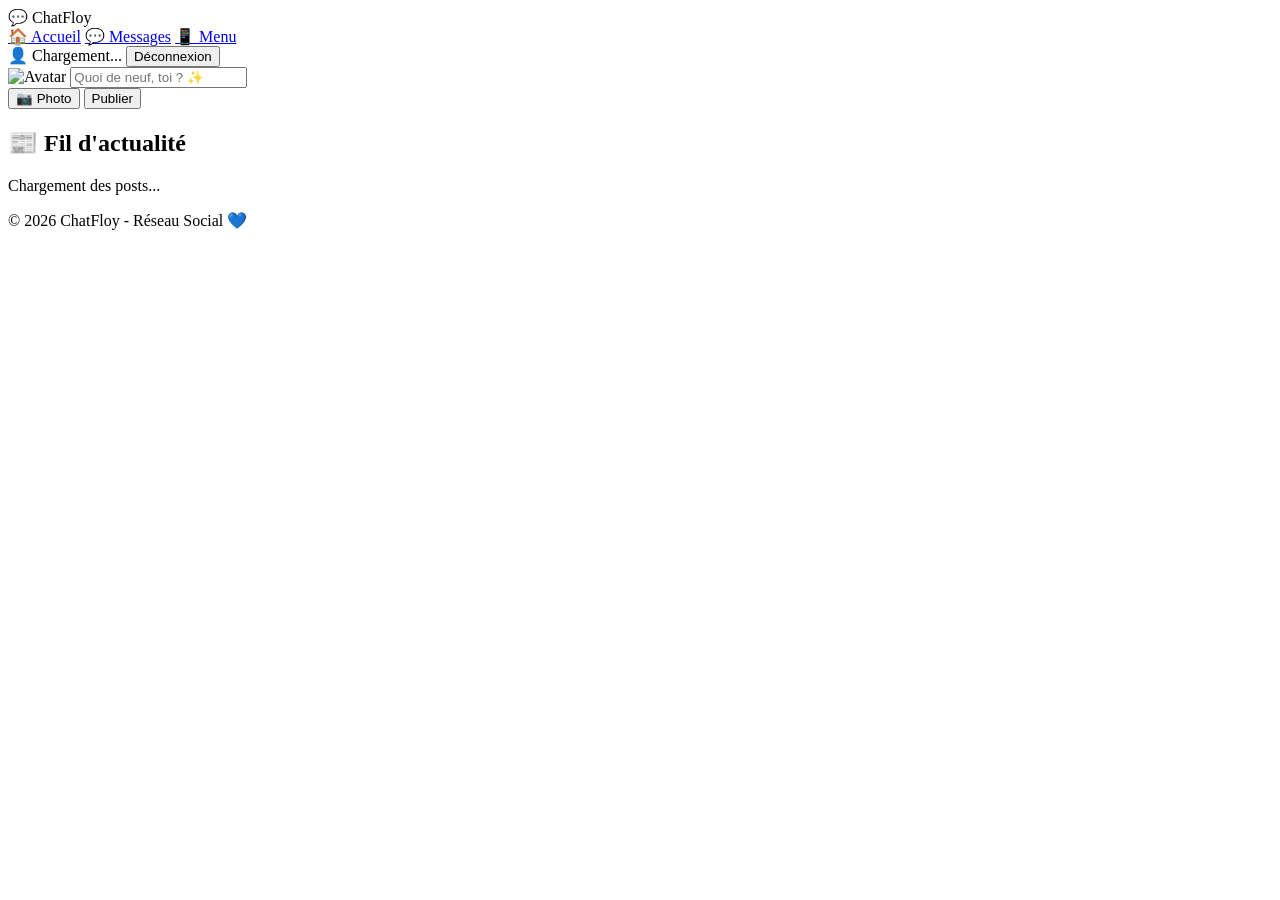
==== index.html @ 9a3332e9 "Create index.html" ====
<!DOCTYPE html>
<html lang="fr">
<head>
    <meta charset="UTF-8" />
    <meta name="viewport" content="width=device-width, initial-scale=1.0" />
    <title>TRUST</title>
    
    <!-- Lien vers le CSS -->
    <link rel="stylesheet" href="style.css" />
    
    <!-- Firebase (SDK modulaire) -->
    <script type="importmap">
        {
            "imports": {
                "firebase/app": "https://www.gstatic.com/firebasejs/10.7.1/firebase-app.js",
                "firebase/auth": "https://www.gstatic.com/firebasejs/10.7.1/firebase-auth.js",
                "firebase/firestore": "https://www.gstatic.com/firebasejs/10.7.1/firebase-firestore.js",
                "firebase/storage": "https://www.gstatic.com/firebasejs/10.7.1/firebase-storage.js"
            }
        }
    </script>
</head>
<body>

    <!-- ===== BARRE DE NAVIGATION ===== -->
    <nav id="navbar" class="navbar">
        <div class="nav-container">
            <div class="nav-logo">
                <span>💬 ChatFloy</span>
            </div>

            <div class="nav-links">
                <a href="index.html" class="active">🏠 Accueil</a>
                <a href="chat.html">💬 Messages</a>
                <a href="menu.html">📱 Menu</a>
            </div>

            <div class="nav-user" id="navUser">
                <span id="userName">👤 Chargement...</span>
                <button id="logoutBtn" class="btn-logout">Déconnexion</button>
            </div>
        </div>
    </nav>

    <!-- ===== CONTENU PRINCIPAL ===== -->
    <main class="main-content">
        
        <!-- Section : Créer un post -->
        <section class="create-post">
            <div class="post-card">
                <div class="post-header">
                    <img src="assets/default-avatar.png" alt="Avatar" class="avatar" id="userAvatar" />
                    <input 
                        type="text" 
                        id="postInput" 
                        placeholder="Quoi de neuf, toi ? ✨"
                        class="post-input"
                    />
                </div>
                <div class="post-actions">
                    <button id="imageBtn" class="action-btn">📷 Photo</button>
                    <button id="submitPostBtn" class="btn-primary">Publier</button>
                </div>
                <!-- Zone de prévisualisation de l'image -->
                <div id="imagePreview" class="image-preview hidden"></div>
                <input type="file" id="fileInput" accept="image/*" style="display:none" />
            </div>
        </section>

        <!-- Section : Fil d'actualité -->
        <section class="feed">
            <h2>📰 Fil d'actualité</h2>
            <div id="feedContainer">
                <!-- Les posts seront chargés ici dynamiquement -->
                <p class="loading-text">Chargement des posts...</p>
            </div>
        </section>
    </main>

    <!-- ===== FOOTER ===== -->
    <footer class="footer">
        <p>© 2026 ChatFloy - Réseau Social 💙</p>
    </footer>

    <!-- ===== JAVASCRIPT ===== -->
    <script type="module">
        // Point d'entrée principal qui importe tous les modules
        import './firebase-config.js';
        import './auth-controller.js';
        import './index.js';
        import './loader.js';
    </script>

</body>
</html>
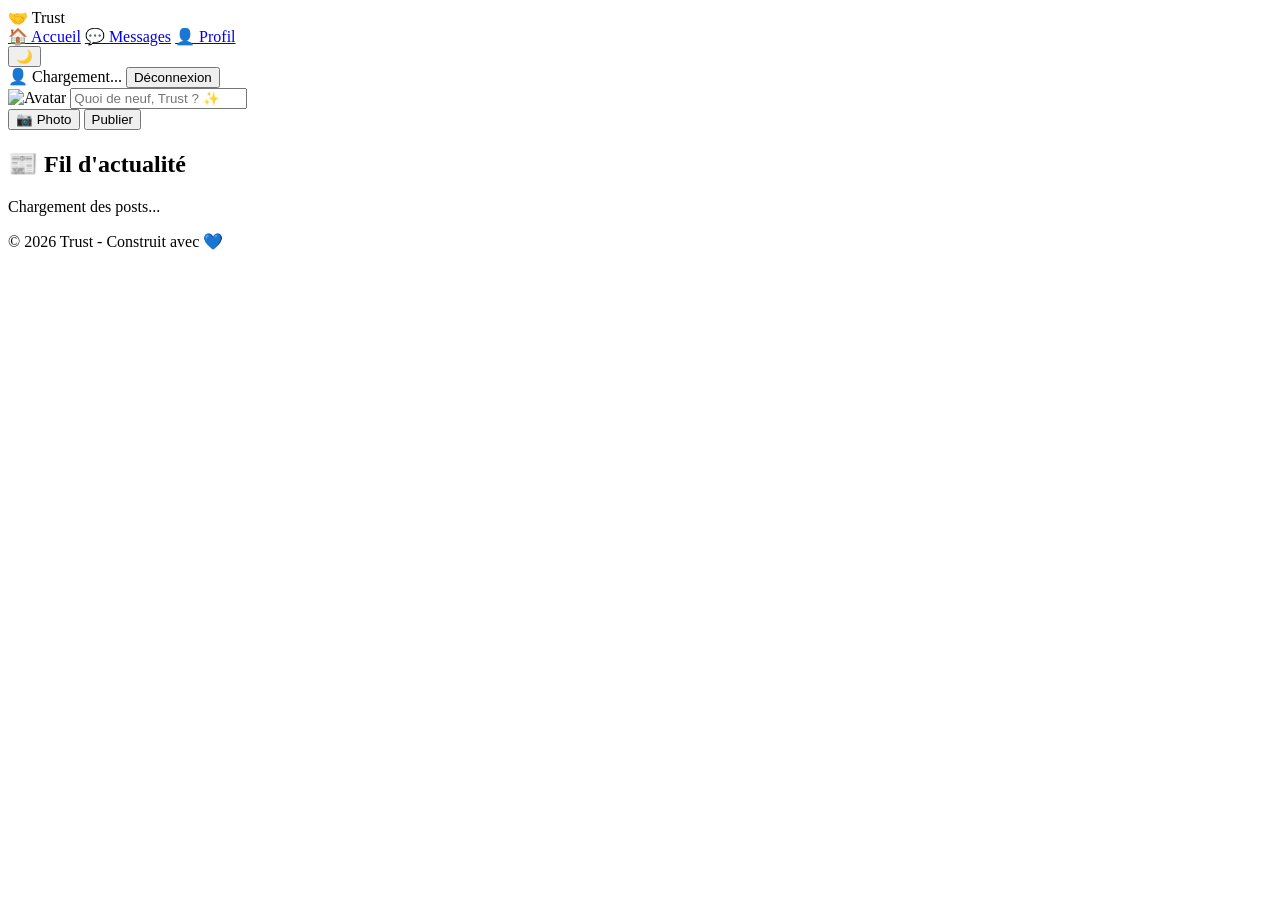
==== commit db731ab0: "Update index.html" ====
--- a/index.html
+++ b/index.html
@@ -1,14 +1,12 @@
 <!DOCTYPE html>
-<html lang="fr">
+<html lang="fr" data-theme="light">
 <head>
     <meta charset="UTF-8" />
     <meta name="viewport" content="width=device-width, initial-scale=1.0" />
-    <title>TRUST</title>
-    
-    <!-- Lien vers le CSS -->
+    <title>Trust - Réseau Social</title>
     <link rel="stylesheet" href="style.css" />
     
-    <!-- Firebase (SDK modulaire) -->
+    <!-- Firebase -->
     <script type="importmap">
         {
             "imports": {
@@ -22,46 +20,44 @@
 </head>
 <body>
 
-    <!-- ===== BARRE DE NAVIGATION ===== -->
-    <nav id="navbar" class="navbar">
+    <!-- ===== NAVIGATION ===== -->
+    <nav class="navbar">
         <div class="nav-container">
-            <div class="nav-logo">
-                <span>💬 ChatFloy</span>
-            </div>
-
+            <div class="logo">🤝 Trust</div>
             <div class="nav-links">
                 <a href="index.html" class="active">🏠 Accueil</a>
                 <a href="chat.html">💬 Messages</a>
-                <a href="menu.html">📱 Menu</a>
+                <a href="profile.html">👤 Profil</a>
             </div>
-
-            <div class="nav-user" id="navUser">
-                <span id="userName">👤 Chargement...</span>
-                <button id="logoutBtn" class="btn-logout">Déconnexion</button>
+            <div class="nav-right">
+                <button id="themeToggle" class="theme-btn">🌙</button>
+                <div class="nav-user">
+                    <span id="userDisplay">👤 Chargement...</span>
+                    <button id="logoutBtn" class="btn-logout">Déconnexion</button>
+                </div>
             </div>
         </div>
     </nav>
 
     <!-- ===== CONTENU PRINCIPAL ===== -->
-    <main class="main-content">
+    <main class="container">
         
         <!-- Section : Créer un post -->
         <section class="create-post">
-            <div class="post-card">
+            <div class="card">
                 <div class="post-header">
                     <img src="assets/default-avatar.png" alt="Avatar" class="avatar" id="userAvatar" />
                     <input 
                         type="text" 
                         id="postInput" 
-                        placeholder="Quoi de neuf, toi ? ✨"
+                        placeholder="Quoi de neuf, Trust ? ✨"
                         class="post-input"
                     />
                 </div>
                 <div class="post-actions">
-                    <button id="imageBtn" class="action-btn">📷 Photo</button>
+                    <button id="imageBtn" class="btn-outline">📷 Photo</button>
                     <button id="submitPostBtn" class="btn-primary">Publier</button>
                 </div>
-                <!-- Zone de prévisualisation de l'image -->
                 <div id="imagePreview" class="image-preview hidden"></div>
                 <input type="file" id="fileInput" accept="image/*" style="display:none" />
             </div>
@@ -71,25 +67,22 @@
         <section class="feed">
             <h2>📰 Fil d'actualité</h2>
             <div id="feedContainer">
-                <!-- Les posts seront chargés ici dynamiquement -->
-                <p class="loading-text">Chargement des posts...</p>
+                <p class="loading">Chargement des posts...</p>
             </div>
         </section>
     </main>
 
     <!-- ===== FOOTER ===== -->
     <footer class="footer">
-        <p>© 2026 ChatFloy - Réseau Social 💙</p>
+        <p>© 2026 Trust - Construit avec 💙</p>
     </footer>
 
     <!-- ===== JAVASCRIPT ===== -->
     <script type="module">
-        // Point d'entrée principal qui importe tous les modules
         import './firebase-config.js';
-        import './auth-controller.js';
-        import './index.js';
-        import './loader.js';
+        import './auth.js';
+        import './feed.js';
+        import './theme.js';
     </script>
-
 </body>
 </html>
--- a/style.css
+++ b/style.css
@@ -0,0 +1,95 @@
+<!DOCTYPE html>
+<html lang="fr">
+<head>
+    <meta charset="UTF-8" />
+    <meta name="viewport" content="width=device-width, initial-scale=1.0" />
+    <title>ChatFloy - Réseau Social</title>
+    
+    <!-- Lien vers le CSS -->
+    <link rel="stylesheet" href="style.css" />
+    
+    <!-- Firebase (SDK modulaire) -->
+    <script type="importmap">
+        {
+            "imports": {
+                "firebase/app": "https://www.gstatic.com/firebasejs/10.7.1/firebase-app.js",
+                "firebase/auth": "https://www.gstatic.com/firebasejs/10.7.1/firebase-auth.js",
+                "firebase/firestore": "https://www.gstatic.com/firebasejs/10.7.1/firebase-firestore.js",
+                "firebase/storage": "https://www.gstatic.com/firebasejs/10.7.1/firebase-storage.js"
+            }
+        }
+    </script>
+</head>
+<body>
+
+    <!-- ===== BARRE DE NAVIGATION ===== -->
+    <nav id="navbar" class="navbar">
+        <div class="nav-container">
+            <div class="nav-logo">
+                <span>💬 ChatFloy</span>
+            </div>
+
+            <div class="nav-links">
+                <a href="index.html" class="active">🏠 Accueil</a>
+                <a href="chat.html">💬 Messages</a>
+                <a href="menu.html">📱 Menu</a>
+            </div>
+
+            <div class="nav-user" id="navUser">
+                <span id="userName">👤 Chargement...</span>
+                <button id="logoutBtn" class="btn-logout">Déconnexion</button>
+            </div>
+        </div>
+    </nav>
+
+    <!-- ===== CONTENU PRINCIPAL ===== -->
+    <main class="main-content">
+        
+        <!-- Section : Créer un post -->
+        <section class="create-post">
+            <div class="post-card">
+                <div class="post-header">
+                    <img src="assets/default-avatar.png" alt="Avatar" class="avatar" id="userAvatar" />
+                    <input 
+                        type="text" 
+                        id="postInput" 
+                        placeholder="Quoi de neuf, toi ? ✨"
+                        class="post-input"
+                    />
+                </div>
+                <div class="post-actions">
+                    <button id="imageBtn" class="action-btn">📷 Photo</button>
+                    <button id="submitPostBtn" class="btn-primary">Publier</button>
+                </div>
+                <!-- Zone de prévisualisation de l'image -->
+                <div id="imagePreview" class="image-preview hidden"></div>
+                <input type="file" id="fileInput" accept="image/*" style="display:none" />
+            </div>
+        </section>
+
+        <!-- Section : Fil d'actualité -->
+        <section class="feed">
+            <h2>📰 Fil d'actualité</h2>
+            <div id="feedContainer">
+                <!-- Les posts seront chargés ici dynamiquement -->
+                <p class="loading-text">Chargement des posts...</p>
+            </div>
+        </section>
+    </main>
+
+    <!-- ===== FOOTER ===== -->
+    <footer class="footer">
+        <p>© 2026 ChatFloy - Réseau Social 💙</p>
+    </footer>
+
+    <!-- ===== JAVASCRIPT ===== -->
+    <script type="module">
+        // Point d'entrée principal qui importe tous les modules
+        import './firebase-config.js';
+        import './auth-controller.js';
+        import './index.js';
+        import './loader.js';
+    </script>
+
+</body>
+</html>
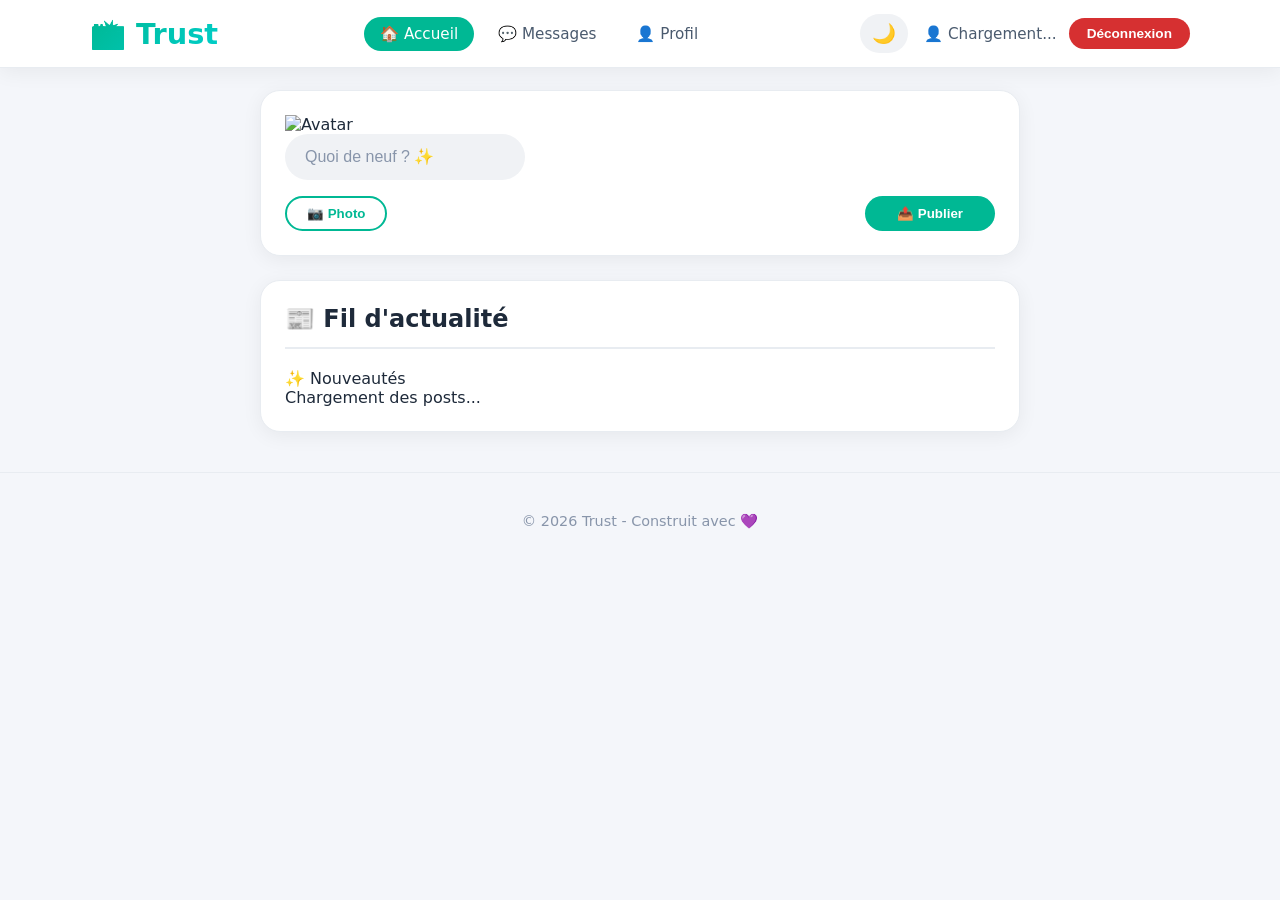
==== commit 8299e485: "Update index.html" ====
--- a/index.html
+++ b/index.html
@@ -6,7 +6,6 @@
     <title>Trust - Réseau Social</title>
     <link rel="stylesheet" href="style.css" />
     
-    <!-- Firebase -->
     <script type="importmap">
         {
             "imports": {
@@ -20,14 +19,22 @@
 </head>
 <body>
 
-    <!-- ===== NAVIGATION ===== -->
+    <!-- ===== NAVIGATION (Style Instagram) ===== -->
     <nav class="navbar">
         <div class="nav-container">
-            <div class="logo">🤝 Trust</div>
+            <div class="logo">
+                <span class="logo-icon">📸</span> Trust
+            </div>
             <div class="nav-links">
-                <a href="index.html" class="active">🏠 Accueil</a>
-                <a href="chat.html">💬 Messages</a>
-                <a href="profile.html">👤 Profil</a>
+                <a href="index.html" class="active">
+                    <span class="nav-icon">🏠</span> Accueil
+                </a>
+                <a href="chat.html">
+                    <span class="nav-icon">💬</span> Messages
+                </a>
+                <a href="profile.html">
+                    <span class="nav-icon">👤</span> Profil
+                </a>
             </div>
             <div class="nav-right">
                 <button id="themeToggle" class="theme-btn">🌙</button>
@@ -42,42 +49,54 @@
     <!-- ===== CONTENU PRINCIPAL ===== -->
     <main class="container">
         
-        <!-- Section : Créer un post -->
+        <!-- Section : Créer un post (Style Instagram) -->
         <section class="create-post">
-            <div class="card">
-                <div class="post-header">
-                    <img src="assets/default-avatar.png" alt="Avatar" class="avatar" id="userAvatar" />
+            <div class="card story-card">
+                <div class="story-bar">
+                    <div class="story-avatar">
+                        <img src="assets/default-avatar.png" alt="Avatar" id="userAvatar" />
+                        <div class="story-ring"></div>
+                    </div>
                     <input 
                         type="text" 
                         id="postInput" 
-                        placeholder="Quoi de neuf, Trust ? ✨"
+                        placeholder="Quoi de neuf ? ✨"
                         class="post-input"
                     />
                 </div>
                 <div class="post-actions">
-                    <button id="imageBtn" class="btn-outline">📷 Photo</button>
-                    <button id="submitPostBtn" class="btn-primary">Publier</button>
+                    <button id="imageBtn" class="btn-outline">
+                        <span class="icon">📷</span> Photo
+                    </button>
+                    <button id="submitPostBtn" class="btn-primary">
+                        <span class="icon">📤</span> Publier
+                    </button>
                 </div>
                 <div id="imagePreview" class="image-preview hidden"></div>
                 <input type="file" id="fileInput" accept="image/*" style="display:none" />
             </div>
         </section>
 
-        <!-- Section : Fil d'actualité -->
+        <!-- Section : Fil d'actualité (Style Instagram) -->
         <section class="feed">
-            <h2>📰 Fil d'actualité</h2>
+            <div class="feed-header">
+                <h2>📰 Fil d'actualité</h2>
+                <span class="feed-badge">✨ Nouveautés</span>
+            </div>
             <div id="feedContainer">
-                <p class="loading">Chargement des posts...</p>
+                <div class="loading-spinner">
+                    <div class="spinner"></div>
+                    <p>Chargement des posts...</p>
+                </div>
             </div>
         </section>
     </main>
 
     <!-- ===== FOOTER ===== -->
     <footer class="footer">
-        <p>© 2026 Trust - Construit avec 💙</p>
+        <p>© 2026 Trust - Construit avec 💜</p>
     </footer>
 
-    <!-- ===== JAVASCRIPT ===== -->
     <script type="module">
         import './firebase-config.js';
         import './auth.js';
--- a/style.css
+++ b/style.css
@@ -1,95 +1,456 @@
-<!DOCTYPE html>
-<html lang="fr">
-<head>
-    <meta charset="UTF-8" />
-    <meta name="viewport" content="width=device-width, initial-scale=1.0" />
-    <title>ChatFloy - Réseau Social</title>
-    
-    <!-- Lien vers le CSS -->
-    <link rel="stylesheet" href="style.css" />
-    
-    <!-- Firebase (SDK modulaire) -->
-    <script type="importmap">
-        {
-            "imports": {
-                "firebase/app": "https://www.gstatic.com/firebasejs/10.7.1/firebase-app.js",
-                "firebase/auth": "https://www.gstatic.com/firebasejs/10.7.1/firebase-auth.js",
-                "firebase/firestore": "https://www.gstatic.com/firebasejs/10.7.1/firebase-firestore.js",
-                "firebase/storage": "https://www.gstatic.com/firebasejs/10.7.1/firebase-storage.js"
-            }
-        }
-    </script>
-</head>
-<body>
-
-    <!-- ===== BARRE DE NAVIGATION ===== -->
-    <nav id="navbar" class="navbar">
-        <div class="nav-container">
-            <div class="nav-logo">
-                <span>💬 ChatFloy</span>
-            </div>
-
-            <div class="nav-links">
-                <a href="index.html" class="active">🏠 Accueil</a>
-                <a href="chat.html">💬 Messages</a>
-                <a href="menu.html">📱 Menu</a>
-            </div>
-
-            <div class="nav-user" id="navUser">
-                <span id="userName">👤 Chargement...</span>
-                <button id="logoutBtn" class="btn-logout">Déconnexion</button>
-            </div>
-        </div>
-    </nav>
-
-    <!-- ===== CONTENU PRINCIPAL ===== -->
-    <main class="main-content">
-        
-        <!-- Section : Créer un post -->
-        <section class="create-post">
-            <div class="post-card">
-                <div class="post-header">
-                    <img src="assets/default-avatar.png" alt="Avatar" class="avatar" id="userAvatar" />
-                    <input 
-                        type="text" 
-                        id="postInput" 
-                        placeholder="Quoi de neuf, toi ? ✨"
-                        class="post-input"
-                    />
-                </div>
-                <div class="post-actions">
-                    <button id="imageBtn" class="action-btn">📷 Photo</button>
-                    <button id="submitPostBtn" class="btn-primary">Publier</button>
-                </div>
-                <!-- Zone de prévisualisation de l'image -->
-                <div id="imagePreview" class="image-preview hidden"></div>
-                <input type="file" id="fileInput" accept="image/*" style="display:none" />
-            </div>
-        </section>
-
-        <!-- Section : Fil d'actualité -->
-        <section class="feed">
-            <h2>📰 Fil d'actualité</h2>
-            <div id="feedContainer">
-                <!-- Les posts seront chargés ici dynamiquement -->
-                <p class="loading-text">Chargement des posts...</p>
-            </div>
-        </section>
-    </main>
-
-    <!-- ===== FOOTER ===== -->
-    <footer class="footer">
-        <p>© 2026 ChatFloy - Réseau Social 💙</p>
-    </footer>
-
-    <!-- ===== JAVASCRIPT ===== -->
-    <script type="module">
-        // Point d'entrée principal qui importe tous les modules
-        import './firebase-config.js';
-        import './auth-controller.js';
-        import './index.js';
-        import './loader.js';
-    </script>
-
-</body>
-</html>
+/* ========================================
+   RESET & VARIABLES
+   ======================================== */
+* {
+    margin: 0;
+    padding: 0;
+    box-sizing: border-box;
+}
+
+:root {
+    /* Couleurs clair (défaut) */
+    --bg-primary: #f4f6fa;
+    --bg-secondary: #ffffff;
+    --bg-card: #ffffff;
+    --bg-input: #f0f2f5;
+    --text-primary: #1e2a3a;
+    --text-secondary: #4a5a6e;
+    --text-muted: #8895aa;
+    --border-color: #e8ecf1;
+    --shadow: 0 4px 20px rgba(0,0,0,0.06);
+    --shadow-hover: 0 8px 30px rgba(0,0,0,0.10);
+    --accent: #00b894;
+    --accent-hover: #00a381;
+    --danger: #d63031;
+    --danger-hover: #c0392b;
+    --transition: 0.3s ease;
+}
+
+[data-theme="dark"] {
+    --bg-primary: #121212;
+    --bg-secondary: #1e1e1e;
+    --bg-card: #2d2d2d;
+    --bg-input: #3a3a3a;
+    --text-primary: #e8e8e8;
+    --text-secondary: #b0b0b0;
+    --text-muted: #777777;
+    --border-color: #3a3a3a;
+    --shadow: 0 4px 20px rgba(0,0,0,0.3);
+    --shadow-hover: 0 8px 30px rgba(0,0,0,0.5);
+    --accent: #00cec9;
+    --accent-hover: #00b894;
+}
+
+body {
+    font-family: 'Segoe UI', system-ui, -apple-system, sans-serif;
+    background: var(--bg-primary);
+    color: var(--text-primary);
+    padding-top: 70px;
+    transition: background var(--transition), color var(--transition);
+}
+
+/* ========================================
+   NAVBAR
+   ======================================== */
+.navbar {
+    position: fixed;
+    top: 0;
+    left: 0;
+    width: 100%;
+    background: var(--bg-secondary);
+    color: var(--text-primary);
+    padding: 14px 24px;
+    z-index: 1000;
+    box-shadow: var(--shadow);
+    border-bottom: 1px solid var(--border-color);
+    transition: all var(--transition);
+}
+
+.nav-container {
+    display: flex;
+    justify-content: space-between;
+    align-items: center;
+    max-width: 1100px;
+    margin: 0 auto;
+}
+
+.logo {
+    font-size: 1.8rem;
+    font-weight: 800;
+    background: linear-gradient(135deg, #00b894, #00cec9);
+    -webkit-background-clip: text;
+    -webkit-text-fill-color: transparent;
+}
+
+.nav-links {
+    display: flex;
+    gap: 8px;
+}
+
+.nav-links a {
+    color: var(--text-secondary);
+    text-decoration: none;
+    padding: 8px 16px;
+    border-radius: 30px;
+    transition: all var(--transition);
+    font-weight: 500;
+    font-size: 0.95rem;
+}
+
+.nav-links a:hover {
+    background: var(--bg-input);
+    color: var(--text-primary);
+}
+
+.nav-links a.active {
+    background: var(--accent);
+    color: white;
+}
+
+.nav-right {
+    display: flex;
+    align-items: center;
+    gap: 16px;
+}
+
+.theme-btn {
+    background: var(--bg-input);
+    border: none;
+    font-size: 1.2rem;
+    padding: 8px 12px;
+    border-radius: 30px;
+    cursor: pointer;
+    transition: all var(--transition);
+    color: var(--text-primary);
+}
+
+.theme-btn:hover {
+    transform: scale(1.1);
+}
+
+.nav-user {
+    display: flex;
+    align-items: center;
+    gap: 12px;
+    color: var(--text-secondary);
+    font-size: 0.95rem;
+}
+
+.btn-logout {
+    background: var(--danger);
+    color: white;
+    border: none;
+    padding: 8px 18px;
+    border-radius: 30px;
+    cursor: pointer;
+    font-weight: 600;
+    transition: all var(--transition);
+    font-size: 0.85rem;
+}
+
+.btn-logout:hover {
+    background: var(--danger-hover);
+    transform: scale(1.05);
+}
+
+/* ========================================
+   CONTAINER
+   ======================================== */
+.container {
+    max-width: 800px;
+    margin: 0 auto;
+    padding: 20px;
+}
+
+/* ========================================
+   CARTES
+   ======================================== */
+.card {
+    background: var(--bg-card);
+    border-radius: 20px;
+    padding: 24px;
+    box-shadow: var(--shadow);
+    margin-bottom: 24px;
+    transition: all var(--transition);
+    border: 1px solid var(--border-color);
+}
+
+.card:hover {
+    box-shadow: var(--shadow-hover);
+}
+
+/* ========================================
+   CREATE POST
+   ======================================== */
+.post-header {
+    display: flex;
+    align-items: center;
+    gap: 14px;
+}
+
+.avatar {
+    width: 48px;
+    height: 48px;
+    border-radius: 50%;
+    object-fit: cover;
+    border: 3px solid var(--accent);
+}
+
+.post-input {
+    flex: 1;
+    padding: 12px 18px;
+    background: var(--bg-input);
+    border: 2px solid transparent;
+    border-radius: 30px;
+    font-size: 1rem;
+    color: var(--text-primary);
+    outline: none;
+    transition: all var(--transition);
+}
+
+.post-input::placeholder {
+    color: var(--text-muted);
+}
+
+.post-input:focus {
+    border-color: var(--accent);
+    background: var(--bg-card);
+}
+
+.post-actions {
+    display: flex;
+    gap: 12px;
+    margin-top: 16px;
+    flex-wrap: wrap;
+}
+
+.btn-outline {
+    background: transparent;
+    border: 2px solid var(--accent);
+    color: var(--accent);
+    padding: 8px 20px;
+    border-radius: 30px;
+    cursor: pointer;
+    font-weight: 600;
+    transition: all var(--transition);
+}
+
+.btn-outline:hover {
+    background: var(--accent);
+    color: white;
+}
+
+.btn-primary {
+    background: var(--accent);
+    color: white;
+    border: none;
+    padding: 10px 32px;
+    border-radius: 30px;
+    font-weight: 700;
+    cursor: pointer;
+    transition: all var(--transition);
+    margin-left: auto;
+}
+
+.btn-primary:hover {
+    background: var(--accent-hover);
+    transform: scale(1.03);
+}
+
+.btn-primary:disabled {
+    opacity: 0.6;
+    cursor: not-allowed;
+    transform: none;
+}
+
+/* ========================================
+   IMAGE PREVIEW
+   ======================================== */
+.image-preview {
+    margin-top: 14px;
+    padding: 12px;
+    border: 2px dashed var(--border-color);
+    border-radius: 16px;
+    text-align: center;
+}
+
+.image-preview img {
+    max-width: 100%;
+    max-height: 300px;
+    border-radius: 12px;
+}
+
+.hidden {
+    display: none !important;
+}
+
+/* ========================================
+   FEED
+   ======================================== */
+.feed {
+    background: var(--bg-card);
+    border-radius: 20px;
+    padding: 24px;
+    box-shadow: var(--shadow);
+    border: 1px solid var(--border-color);
+    transition: all var(--transition);
+}
+
+.feed h2 {
+    margin-bottom: 20px;
+    color: var(--text-primary);
+    border-bottom: 2px solid var(--border-color);
+    padding-bottom: 14px;
+}
+
+.loading {
+    color: var(--text-muted);
+    text-align: center;
+    padding: 40px 0;
+}
+
+/* ========================================
+   POST ITEM
+   ======================================== */
+.post-item {
+    background: var(--bg-secondary);
+    border-radius: 16px;
+    padding: 18px;
+    margin-bottom: 18px;
+    border-left: 4px solid var(--accent);
+    transition: all var(--transition);
+}
+
+.post-item:hover {
+    transform: translateX(5px);
+    box-shadow: var(--shadow);
+}
+
+.post-author {
+    font-weight: 700;
+    color: var(--text-primary);
+    display: flex;
+    align-items: center;
+    gap: 12px;
+}
+
+.post-author img {
+    width: 36px;
+    height: 36px;
+    border-radius: 50%;
+    object-fit: cover;
+}
+
+.post-time {
+    font-size: 0.75rem;
+    color: var(--text-muted);
+    margin-left: auto;
+}
+
+.post-content {
+    margin: 12px 0;
+    line-height: 1.6;
+    color: var(--text-secondary);
+}
+
+.post-image {
+    max-width: 100%;
+    border-radius: 14px;
+    margin: 10px 0;
+}
+
+.post-actions-feed {
+    display: flex;
+    gap: 20px;
+    margin-top: 12px;
+    padding-top: 12px;
+    border-top: 1px solid var(--border-color);
+}
+
+.post-actions-feed button {
+    background: none;
+    border: none;
+    cursor: pointer;
+    font-weight: 500;
+    padding: 6px 14px;
+    border-radius: 30px;
+    transition: all var(--transition);
+    display: flex;
+    align-items: center;
+    gap: 8px;
+    color: var(--text-secondary);
+}
+
+.post-actions-feed button:hover {
+    background: var(--accent);
+    color: white;
+}
+
+.post-actions-feed .delete-btn:hover {
+    background: var(--danger);
+    color: white;
+}
+
+/* ========================================
+   FOOTER
+   ======================================== */
+.footer {
+    text-align: center;
+    padding: 40px 20px;
+    color: var(--text-muted);
+    font-size: 0.9rem;
+    border-top: 1px solid var(--border-color);
+    margin-top: 20px;
+}
+
+/* ========================================
+   RESPONSIVE
+   ======================================== */
+@media (max-width: 768px) {
+    .nav-links {
+        gap: 4px;
+    }
+    .nav-links a {
+        padding: 6px 10px;
+        font-size: 0.8rem;
+    }
+    .nav-right {
+        gap: 8px;
+    }
+    .nav-user {
+        font-size: 0.8rem;
+    }
+    .container {
+        padding: 12px;
+    }
+    .post-header {
+        flex-wrap: wrap;
+    }
+    .post-actions {
+        flex-direction: column;
+    }
+    .btn-primary {
+        margin-left: 0;
+    }
+    .logo {
+        font-size: 1.4rem;
+    }
+    .theme-btn {
+        font-size: 1rem;
+        padding: 6px 10px;
+    }
+}
+
+@media (max-width: 480px) {
+    .navbar {
+        padding: 10px 12px;
+    }
+    .nav-links a {
+        font-size: 0.7rem;
+        padding: 4px 8px;
+    }
+    .btn-logout {
+        font-size: 0.7rem;
+        padding: 4px 10px;
+    }
+}
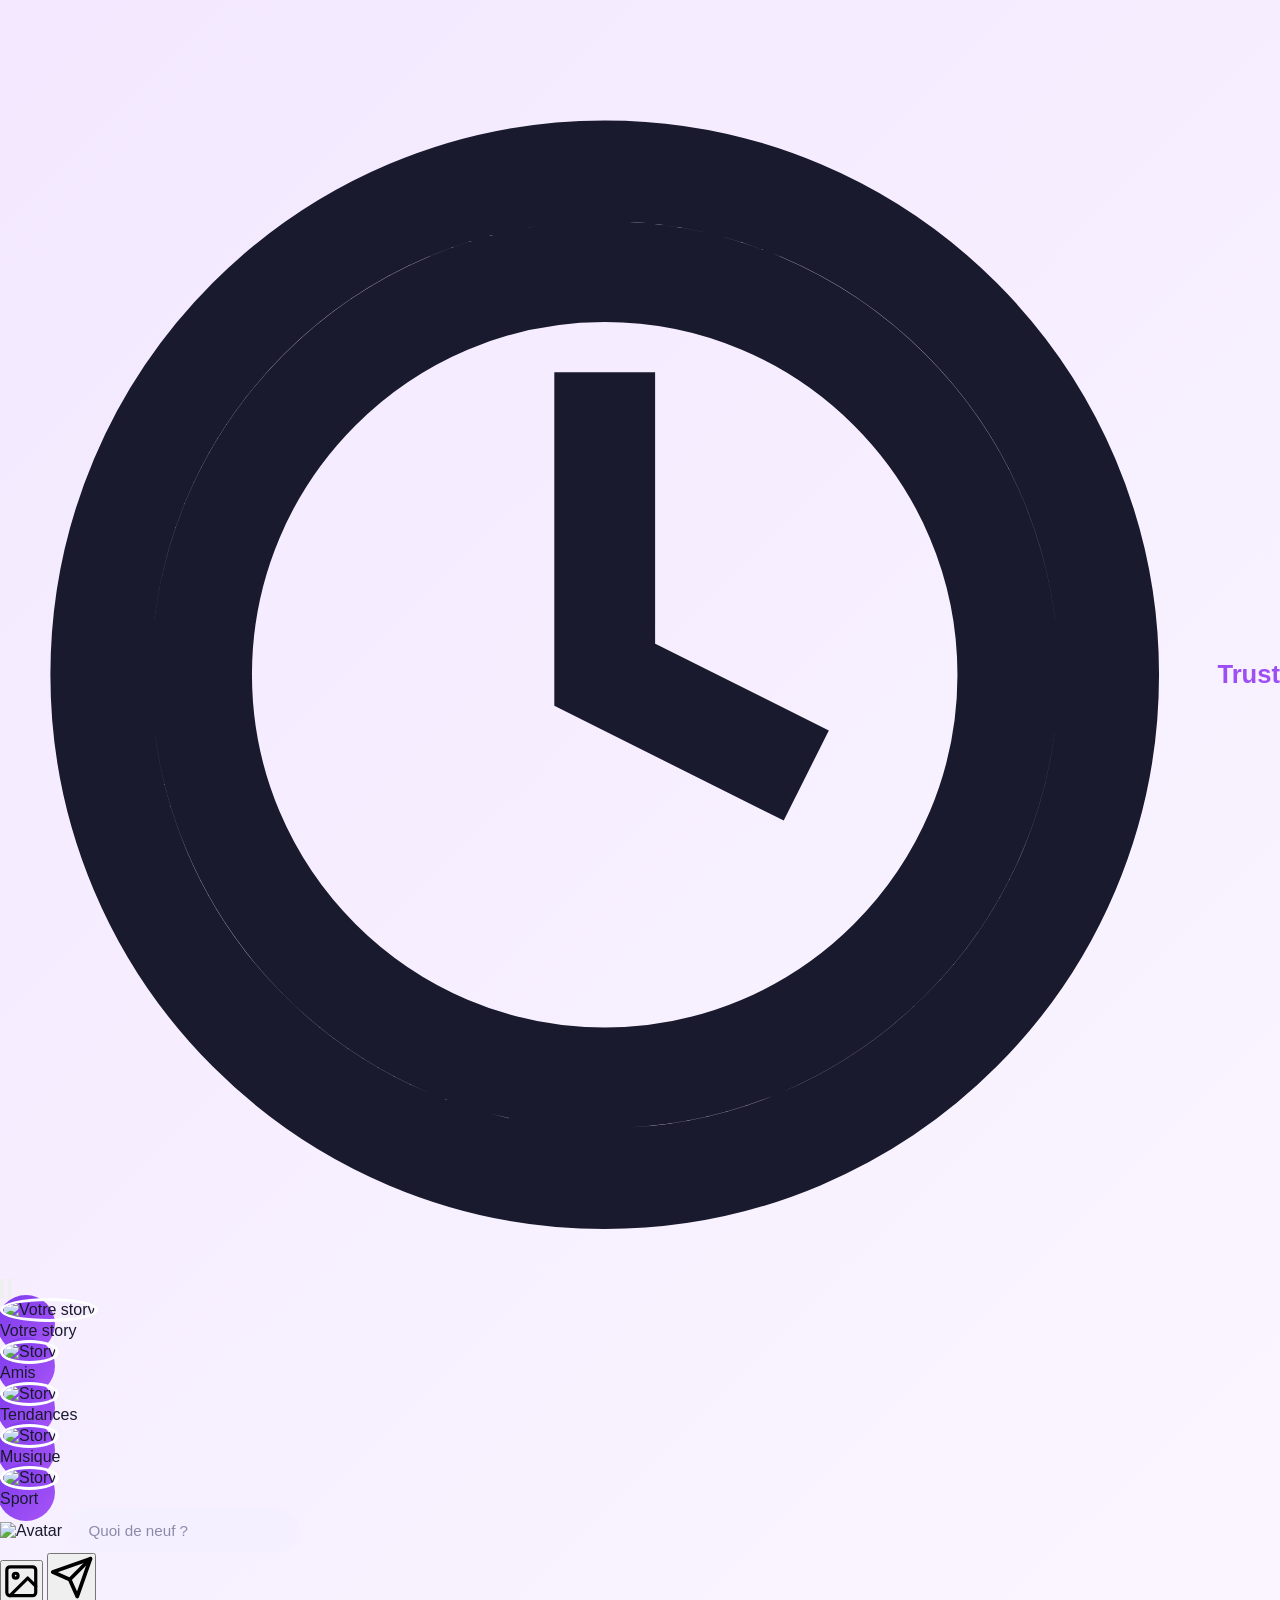
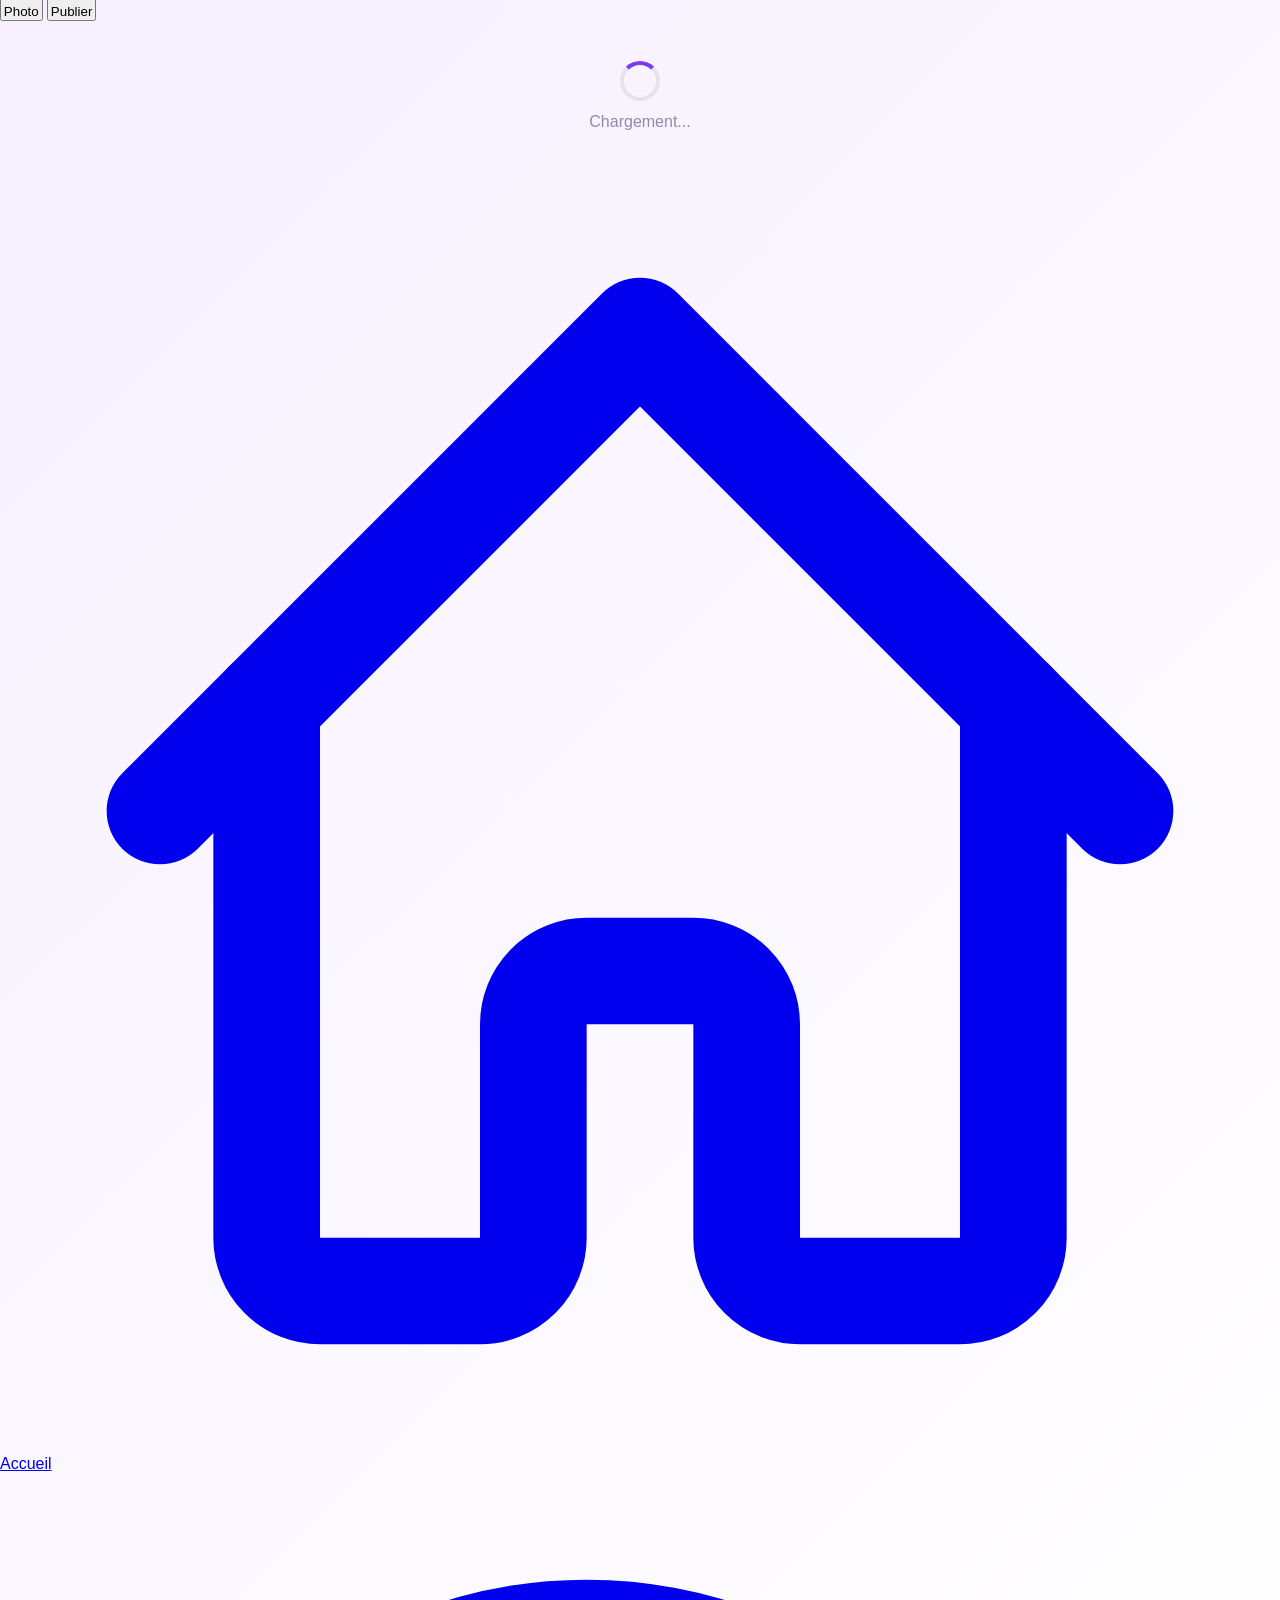
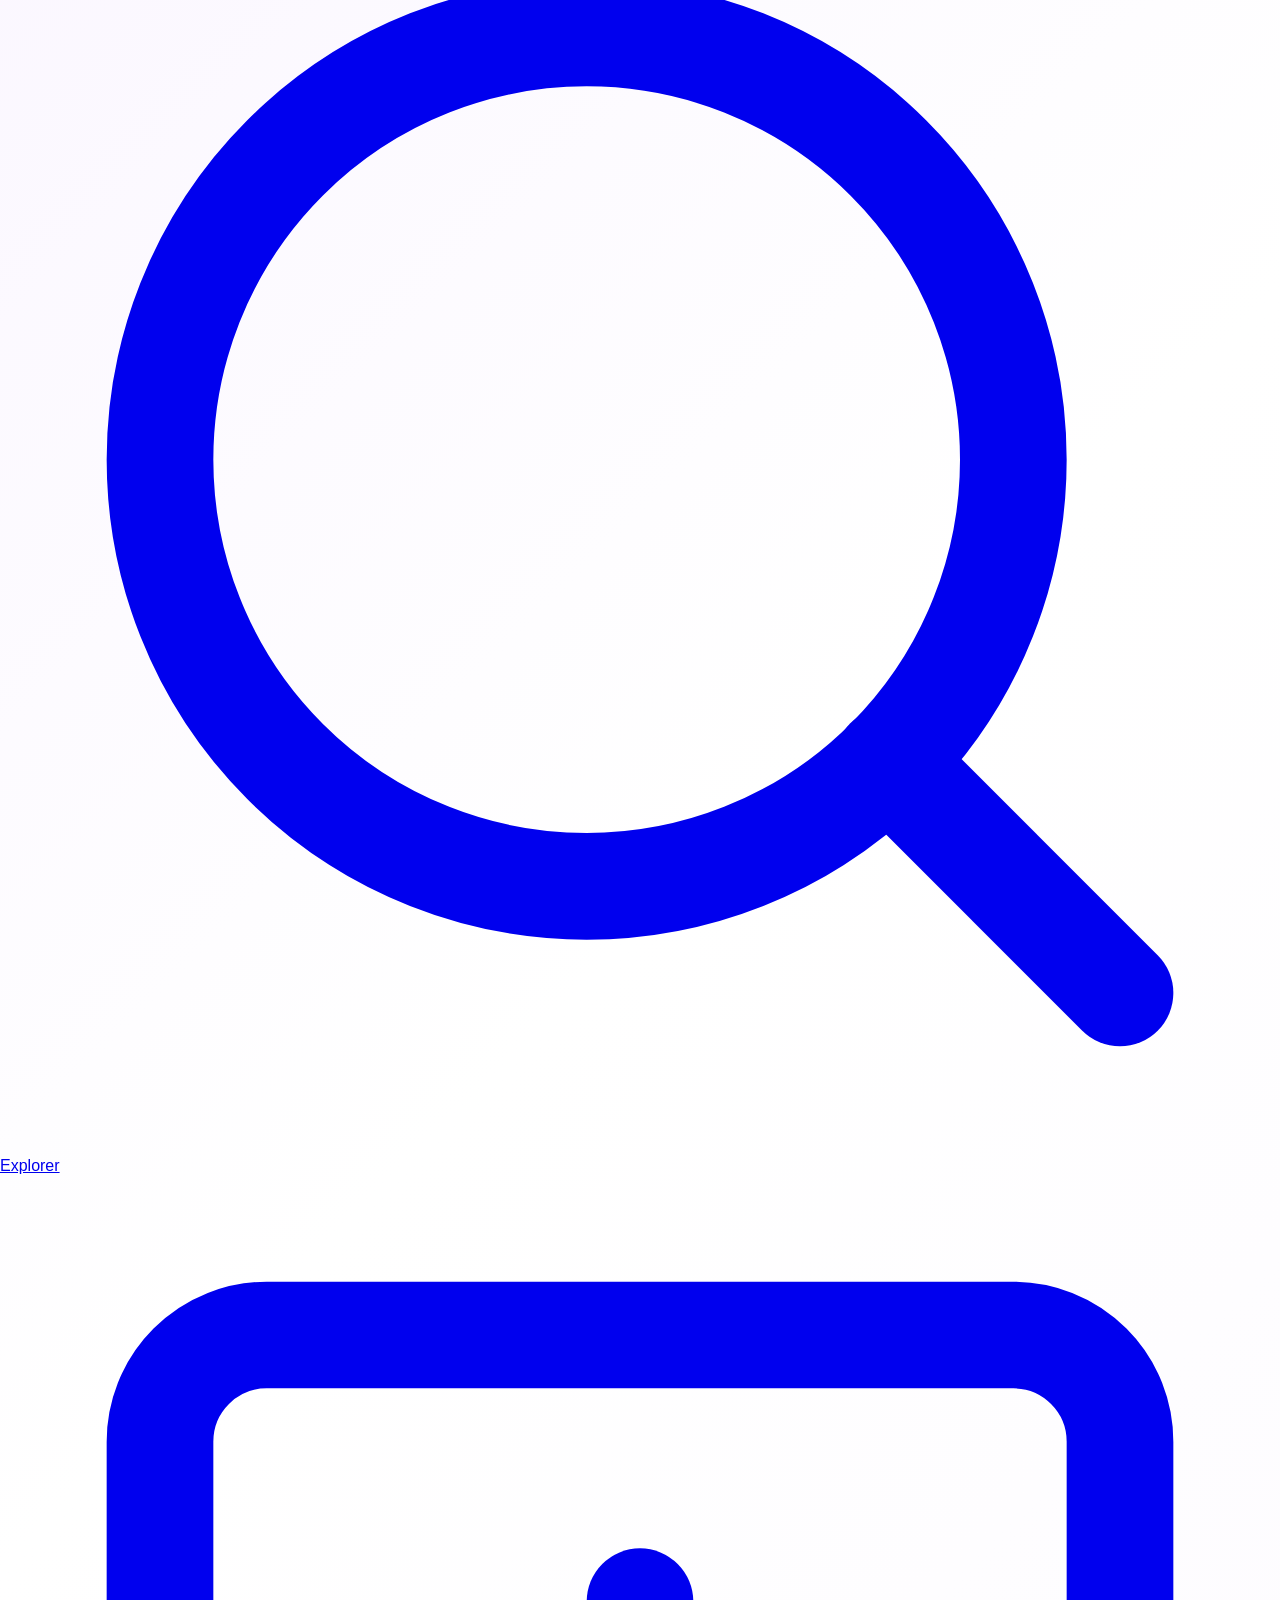
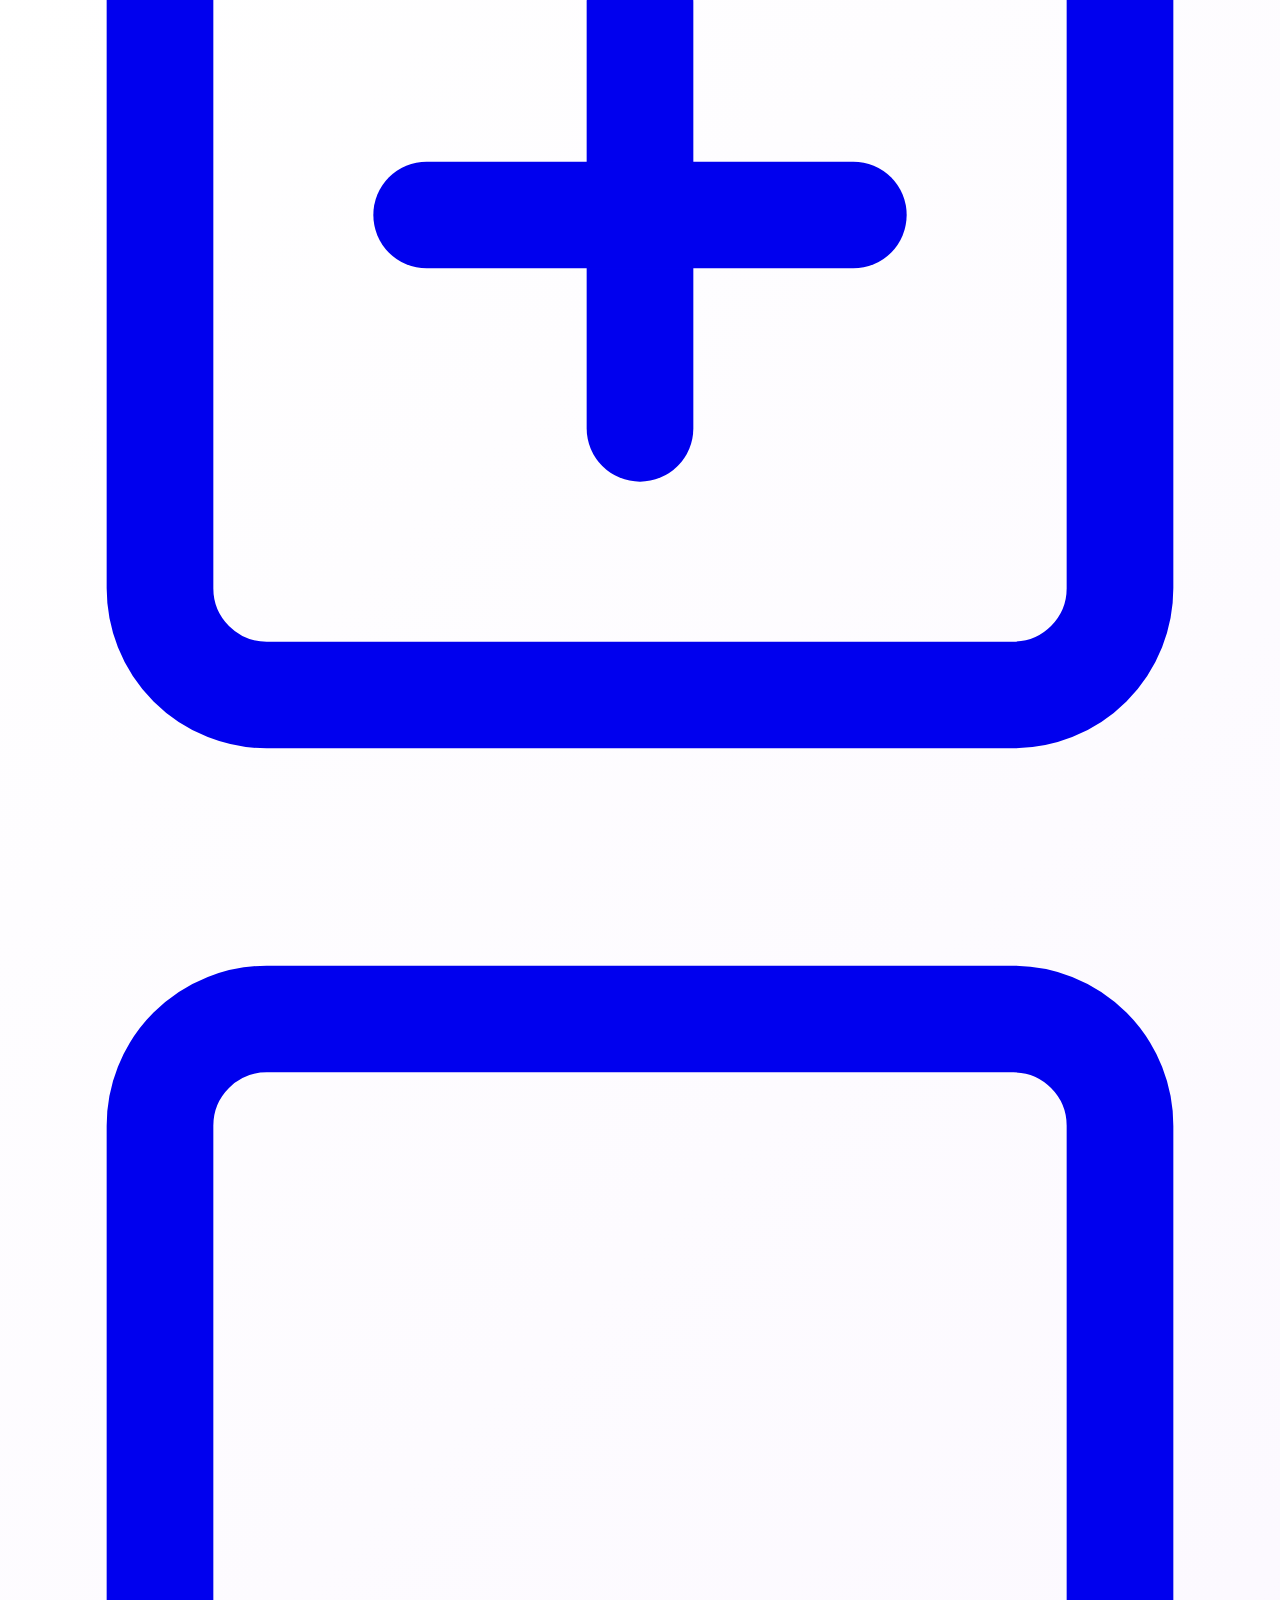
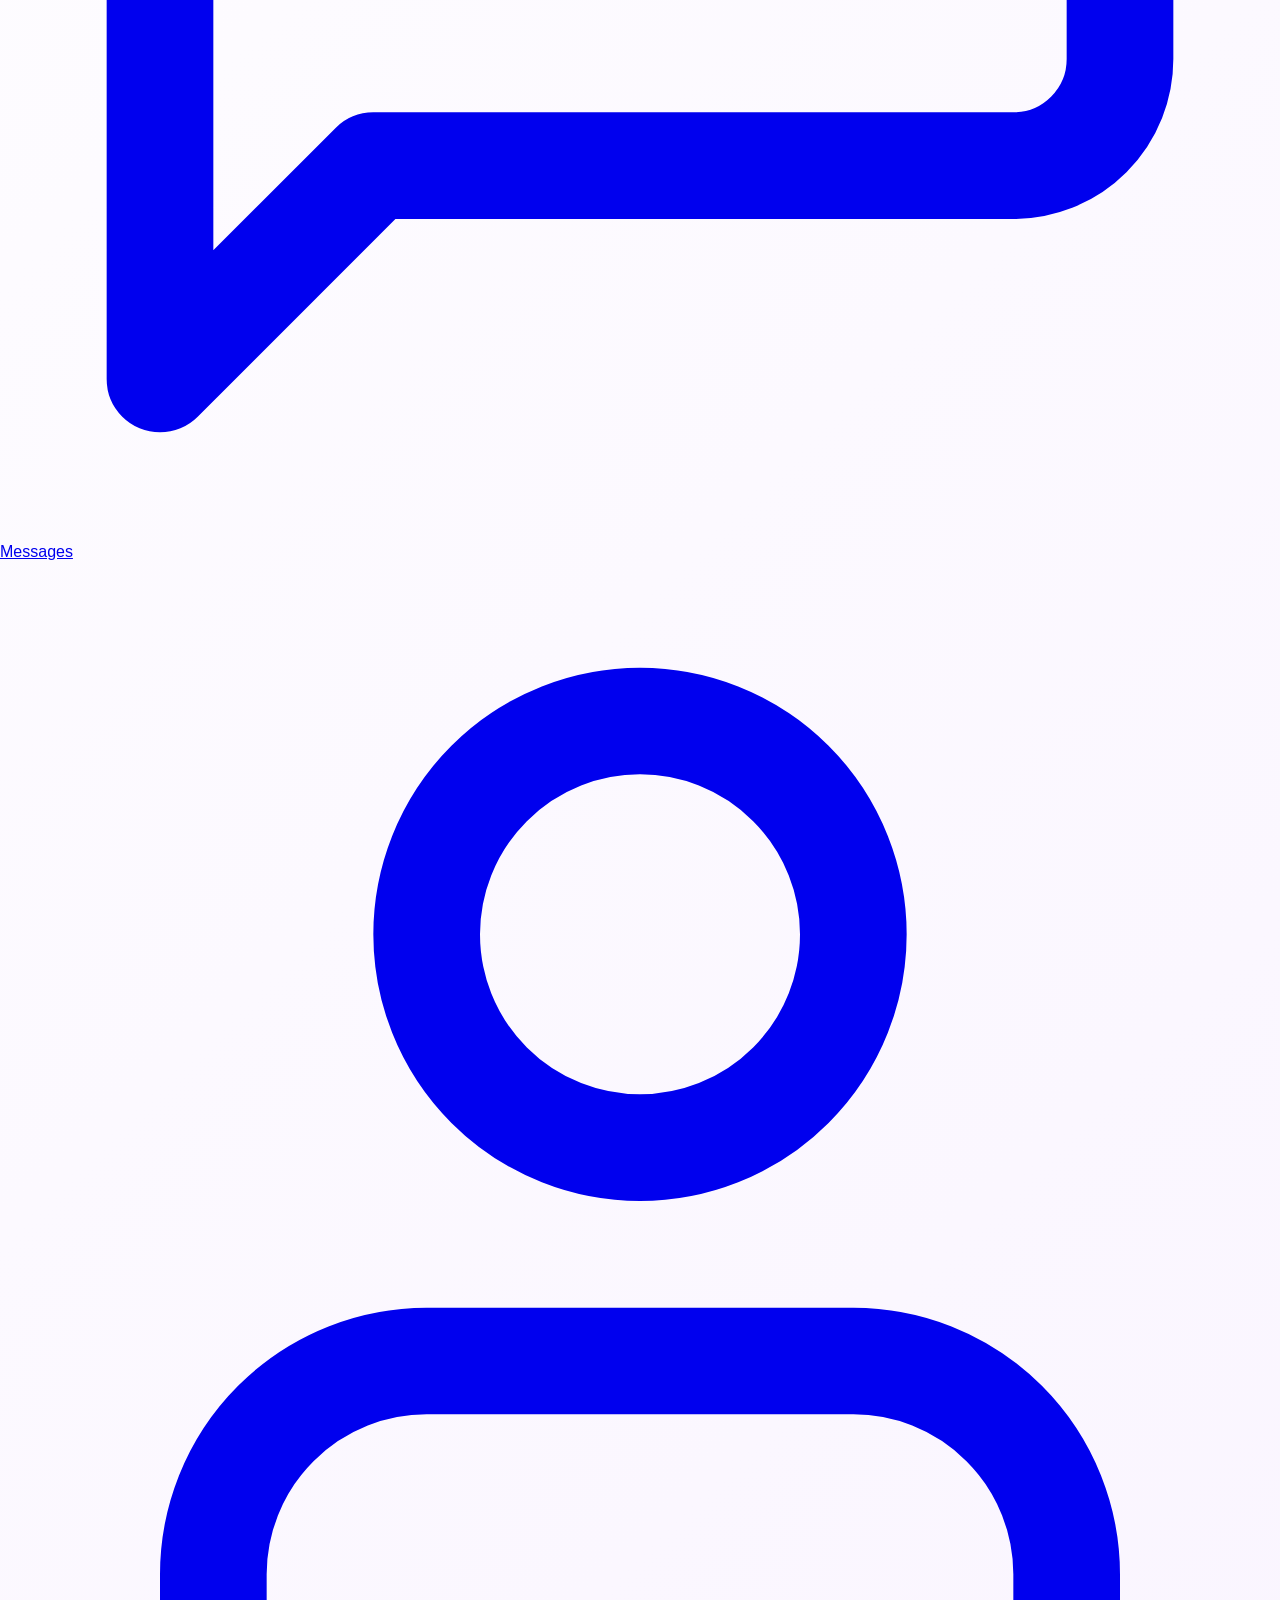
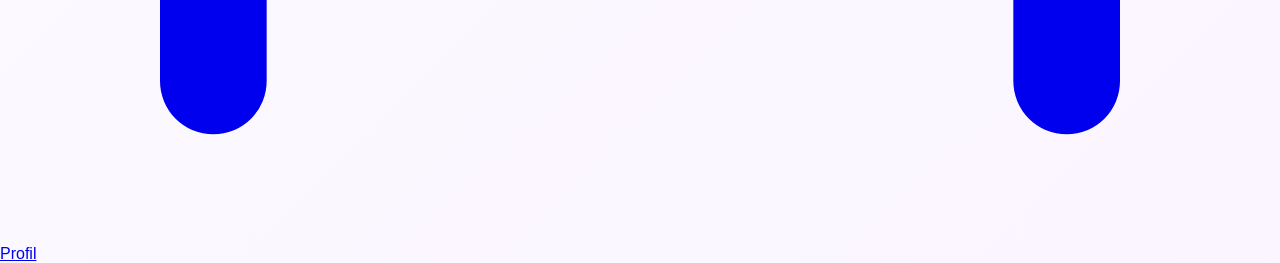
==== commit 7944f07b: "Update index.html" ====
--- a/index.html
+++ b/index.html
@@ -2,7 +2,7 @@
 <html lang="fr" data-theme="light">
 <head>
     <meta charset="UTF-8" />
-    <meta name="viewport" content="width=device-width, initial-scale=1.0" />
+    <meta name="viewport" content="width=device-width, initial-scale=1.0, maximum-scale=1.0, user-scalable=no" />
     <title>Trust - Réseau Social</title>
     <link rel="stylesheet" href="style.css" />
     
@@ -19,83 +19,155 @@
 </head>
 <body>
 
-    <!-- ===== NAVIGATION (Style Instagram) ===== -->
-    <nav class="navbar">
-        <div class="nav-container">
+    <!-- ===== TOP NAVBAR ===== -->
+    <nav class="top-nav">
+        <div class="top-nav-container">
             <div class="logo">
-                <span class="logo-icon">📸</span> Trust
+                <svg class="logo-svg" viewBox="0 0 24 24" fill="none" stroke="currentColor" stroke-width="2">
+                    <path d="M12 2C6.48 2 2 6.48 2 12s4.48 10 10 10 10-4.48 10-10S17.52 2 12 2zm0 18c-4.41 0-8-3.59-8-8s3.59-8 8-8 8 3.59 8 8-3.59 8-8 8z"/>
+                    <path d="M12 6v6l4 2"/>
+                </svg>
+                Trust
             </div>
-            <div class="nav-links">
-                <a href="index.html" class="active">
-                    <span class="nav-icon">🏠</span> Accueil
-                </a>
-                <a href="chat.html">
-                    <span class="nav-icon">💬</span> Messages
-                </a>
-                <a href="profile.html">
-                    <span class="nav-icon">👤</span> Profil
-                </a>
-            </div>
-            <div class="nav-right">
-                <button id="themeToggle" class="theme-btn">🌙</button>
-                <div class="nav-user">
-                    <span id="userDisplay">👤 Chargement...</span>
-                    <button id="logoutBtn" class="btn-logout">Déconnexion</button>
-                </div>
+            <div class="top-nav-actions">
+                <button id="themeToggle" class="icon-btn" title="Changer le thème">
+                    <svg viewBox="0 0 24 24" fill="none" stroke="currentColor" stroke-width="2">
+                        <path d="M21 12.79A9 9 0 1 1 11.21 3 7 7 0 0 0 21 12.79z"/>
+                    </svg>
+                </button>
+                <button id="logoutBtn" class="logout-btn" title="Déconnexion">
+                    <svg viewBox="0 0 24 24" fill="none" stroke="currentColor" stroke-width="2">
+                        <path d="M9 21H5a2 2 0 0 1-2-2V5a2 2 0 0 1 2-2h4"/>
+                        <polyline points="16 17 21 12 16 7"/>
+                        <line x1="21" y1="12" x2="9" y2="12"/>
+                    </svg>
+                </button>
             </div>
         </div>
     </nav>
 
-    <!-- ===== CONTENU PRINCIPAL ===== -->
-    <main class="container">
+    <!-- ===== MAIN CONTENT ===== -->
+    <main class="main-content">
         
-        <!-- Section : Créer un post (Style Instagram) -->
-        <section class="create-post">
-            <div class="card story-card">
-                <div class="story-bar">
-                    <div class="story-avatar">
-                        <img src="assets/default-avatar.png" alt="Avatar" id="userAvatar" />
-                        <div class="story-ring"></div>
-                    </div>
-                    <input 
-                        type="text" 
-                        id="postInput" 
-                        placeholder="Quoi de neuf ? ✨"
-                        class="post-input"
-                    />
+        <!-- ===== STORIES BAR ===== -->
+        <div class="stories-bar">
+            <div class="story-item">
+                <div class="story-avatar">
+                    <img src="assets/default-avatar.png" alt="Votre story" id="userAvatar" />
+                    <div class="story-ring"></div>
                 </div>
-                <div class="post-actions">
-                    <button id="imageBtn" class="btn-outline">
-                        <span class="icon">📷</span> Photo
-                    </button>
-                    <button id="submitPostBtn" class="btn-primary">
-                        <span class="icon">📤</span> Publier
-                    </button>
+                <span class="story-name">Votre story</span>
+            </div>
+            <div class="story-item">
+                <div class="story-avatar">
+                    <img src="assets/default-avatar.png" alt="Story" />
+                    <div class="story-ring"></div>
                 </div>
-                <div id="imagePreview" class="image-preview hidden"></div>
-                <input type="file" id="fileInput" accept="image/*" style="display:none" />
+                <span class="story-name">Amis</span>
             </div>
-        </section>
+            <div class="story-item">
+                <div class="story-avatar">
+                    <img src="assets/default-avatar.png" alt="Story" />
+                    <div class="story-ring"></div>
+                </div>
+                <span class="story-name">Tendances</span>
+            </div>
+            <div class="story-item">
+                <div class="story-avatar">
+                    <img src="assets/default-avatar.png" alt="Story" />
+                    <div class="story-ring"></div>
+                </div>
+                <span class="story-name">Musique</span>
+            </div>
+            <div class="story-item">
+                <div class="story-avatar">
+                    <img src="assets/default-avatar.png" alt="Story" />
+                    <div class="story-ring"></div>
+                </div>
+                <span class="story-name">Sport</span>
+            </div>
+        </div>
 
-        <!-- Section : Fil d'actualité (Style Instagram) -->
-        <section class="feed">
-            <div class="feed-header">
-                <h2>📰 Fil d'actualité</h2>
-                <span class="feed-badge">✨ Nouveautés</span>
+        <!-- ===== CREATE POST ===== -->
+        <div class="create-post-card">
+            <div class="create-post-header">
+                <img src="assets/default-avatar.png" alt="Avatar" class="avatar" id="userAvatarSmall" />
+                <input 
+                    type="text" 
+                    id="postInput" 
+                    placeholder="Quoi de neuf ?"
+                    class="post-input"
+                />
             </div>
+            <div class="create-post-actions">
+                <button id="imageBtn" class="action-btn">
+                    <svg viewBox="0 0 24 24" fill="none" stroke="currentColor" stroke-width="2" stroke-linecap="round" stroke-linejoin="round">
+                        <rect x="3" y="3" width="18" height="18" rx="2" ry="2"/>
+                        <circle cx="8.5" cy="8.5" r="1.5"/>
+                        <polyline points="21 15 16 10 5 21"/>
+                    </svg>
+                    Photo
+                </button>
+                <button id="submitPostBtn" class="publish-btn">
+                    <svg viewBox="0 0 24 24" fill="none" stroke="currentColor" stroke-width="2" stroke-linecap="round" stroke-linejoin="round">
+                        <line x1="22" y1="2" x2="11" y2="13"/>
+                        <polygon points="22 2 15 22 11 13 2 9 22 2"/>
+                    </svg>
+                    Publier
+                </button>
+            </div>
+            <div id="imagePreview" class="image-preview hidden"></div>
+            <input type="file" id="fileInput" accept="image/*" style="display:none" />
+        </div>
+
+        <!-- ===== FEED ===== -->
+        <div class="feed-container">
             <div id="feedContainer">
                 <div class="loading-spinner">
                     <div class="spinner"></div>
-                    <p>Chargement des posts...</p>
+                    <p>Chargement...</p>
                 </div>
             </div>
-        </section>
+        </div>
     </main>
 
-    <!-- ===== FOOTER ===== -->
-    <footer class="footer">
-        <p>© 2026 Trust - Construit avec 💜</p>
-    </footer>
+    <!-- ===== BOTTOM NAVBAR (Style Instagram) ===== -->
+    <nav class="bottom-nav">
+        <a href="index.html" class="nav-item active">
+            <svg viewBox="0 0 24 24" fill="none" stroke="currentColor" stroke-width="2" stroke-linecap="round" stroke-linejoin="round">
+                <path d="M3 12l9-9 9 9"/>
+                <path d="M5 10v10a1 1 0 001 1h3a1 1 0 001-1v-4a1 1 0 011-1h2a1 1 0 011 1v4a1 1 0 001 1h3a1 1 0 001-1V10"/>
+            </svg>
+            <span>Accueil</span>
+        </a>
+        <a href="search.html" class="nav-item">
+            <svg viewBox="0 0 24 24" fill="none" stroke="currentColor" stroke-width="2" stroke-linecap="round" stroke-linejoin="round">
+                <circle cx="11" cy="11" r="8"/>
+                <line x1="21" y1="21" x2="16.65" y2="16.65"/>
+            </svg>
+            <span>Explorer</span>
+        </a>
+        <a href="create.html" class="nav-item nav-create">
+            <svg viewBox="0 0 24 24" fill="none" stroke="currentColor" stroke-width="2" stroke-linecap="round" stroke-linejoin="round">
+                <rect x="3" y="3" width="18" height="18" rx="2" ry="2"/>
+                <line x1="12" y1="8" x2="12" y2="16"/>
+                <line x1="8" y1="12" x2="16" y2="12"/>
+            </svg>
+        </a>
+        <a href="chat.html" class="nav-item">
+            <svg viewBox="0 0 24 24" fill="none" stroke="currentColor" stroke-width="2" stroke-linecap="round" stroke-linejoin="round">
+                <path d="M21 15a2 2 0 01-2 2H7l-4 4V5a2 2 0 012-2h14a2 2 0 012 2z"/>
+            </svg>
+            <span>Messages</span>
+        </a>
+        <a href="profile.html" class="nav-item">
+            <svg viewBox="0 0 24 24" fill="none" stroke="currentColor" stroke-width="2" stroke-linecap="round" stroke-linejoin="round">
+                <path d="M20 21v-2a4 4 0 00-4-4H8a4 4 0 00-4 4v2"/>
+                <circle cx="12" cy="7" r="4"/>
+            </svg>
+            <span>Profil</span>
+        </a>
+    </nav>
 
     <script type="module">
         import './firebase-config.js';
--- a/style.css
+++ b/style.css
@@ -1,5 +1,5 @@
 /* ========================================
-   RESET & VARIABLES
+   RESET & VARIABLES - THÈME VIOLET
    ======================================== */
 * {
     margin: 0;
@@ -8,49 +8,90 @@
 }
 
 :root {
-    /* Couleurs clair (défaut) */
-    --bg-primary: #f4f6fa;
+    /* === Thème Clair (Violet) === */
+    --bg-primary: linear-gradient(135deg, #f3e8ff 0%, #ffffff 50%, #faf5ff 100%);
     --bg-secondary: #ffffff;
-    --bg-card: #ffffff;
-    --bg-input: #f0f2f5;
-    --text-primary: #1e2a3a;
-    --text-secondary: #4a5a6e;
-    --text-muted: #8895aa;
-    --border-color: #e8ecf1;
-    --shadow: 0 4px 20px rgba(0,0,0,0.06);
-    --shadow-hover: 0 8px 30px rgba(0,0,0,0.10);
-    --accent: #00b894;
-    --accent-hover: #00a381;
-    --danger: #d63031;
-    --danger-hover: #c0392b;
-    --transition: 0.3s ease;
-}
-
+    --bg-card: rgba(255, 255, 255, 0.85);
+    --bg-input: #f5f0ff;
+    --bg-hover: #ede9fe;
+    
+    --text-primary: #1a1a2e;
+    --text-secondary: #4a4a6a;
+    --text-muted: #8b8baa;
+    --text-white: #ffffff;
+    
+    --border-color: #e8e0f0;
+    --border-focus: #7c3aed;
+    
+    --shadow: 0 4px 24px rgba(124, 58, 237, 0.10);
+    --shadow-hover: 0 8px 40px rgba(124, 58, 237, 0.18);
+    --shadow-card: 0 4px 20px rgba(124, 58, 237, 0.06);
+    
+    /* === Palette Violette === */
+    --violet-50: #f5f3ff;
+    --violet-100: #ede9fe;
+    --violet-200: #ddd6fe;
+    --violet-300: #c4b5fd;
+    --violet-400: #a78bfa;
+    --violet-500: #8b5cf6;
+    --violet-600: #7c3aed;
+    --violet-700: #6d28d9;
+    --violet-800: #5b21b6;
+    --violet-900: #4c1d95;
+    
+    --accent: var(--violet-600);
+    --accent-hover: var(--violet-700);
+    --accent-light: var(--violet-100);
+    --accent-gradient: linear-gradient(135deg, #7c3aed, #a855f7);
+    
+    --danger: #ef4444;
+    --danger-hover: #dc2626;
+    
+    --transition: 0.3s cubic-bezier(0.4, 0, 0.2, 1);
+    --radius: 16px;
+    --radius-full: 9999px;
+}
+
+/* ========================================
+   MODE SOMBRE - VIOLET
+   ======================================== */
 [data-theme="dark"] {
-    --bg-primary: #121212;
-    --bg-secondary: #1e1e1e;
-    --bg-card: #2d2d2d;
-    --bg-input: #3a3a3a;
-    --text-primary: #e8e8e8;
-    --text-secondary: #b0b0b0;
-    --text-muted: #777777;
-    --border-color: #3a3a3a;
-    --shadow: 0 4px 20px rgba(0,0,0,0.3);
-    --shadow-hover: 0 8px 30px rgba(0,0,0,0.5);
-    --accent: #00cec9;
-    --accent-hover: #00b894;
-}
-
+    --bg-primary: #0d0d1a;
+    --bg-secondary: #14142a;
+    --bg-card: rgba(26, 26, 46, 0.92);
+    --bg-input: #1a1a3e;
+    --bg-hover: #2a2a4e;
+    
+    --text-primary: #f0edff;
+    --text-secondary: #b8b0d0;
+    --text-muted: #6a6a8a;
+    
+    --border-color: #2a2a4e;
+    --border-focus: #8b5cf6;
+    
+    --shadow: 0 4px 24px rgba(0, 0, 0, 0.4);
+    --shadow-hover: 0 8px 40px rgba(0, 0, 0, 0.6);
+    --shadow-card: 0 4px 20px rgba(0, 0, 0, 0.3);
+    
+    --accent: var(--violet-400);
+    --accent-hover: var(--violet-300);
+    --accent-light: rgba(139, 92, 246, 0.15);
+}
+
+/* ========================================
+   BASE
+   ======================================== */
 body {
-    font-family: 'Segoe UI', system-ui, -apple-system, sans-serif;
+    font-family: -apple-system, BlinkMacSystemFont, 'Segoe UI', Roboto, Helvetica, Arial, sans-serif;
     background: var(--bg-primary);
     color: var(--text-primary);
     padding-top: 70px;
-    transition: background var(--transition), color var(--transition);
-}
-
-/* ========================================
-   NAVBAR
+    transition: background 0.5s ease, color var(--transition);
+    min-height: 100vh;
+}
+
+/* ========================================
+   NAVBAR - Style Instagram
    ======================================== */
 .navbar {
     position: fixed;
@@ -58,11 +99,11 @@
     left: 0;
     width: 100%;
     background: var(--bg-secondary);
-    color: var(--text-primary);
-    padding: 14px 24px;
+    backdrop-filter: blur(20px);
+    -webkit-backdrop-filter: blur(20px);
+    border-bottom: 1px solid var(--border-color);
+    padding: 12px 24px;
     z-index: 1000;
-    box-shadow: var(--shadow);
-    border-bottom: 1px solid var(--border-color);
     transition: all var(--transition);
 }
 
@@ -75,57 +116,77 @@
 }
 
 .logo {
-    font-size: 1.8rem;
+    font-size: 1.6rem;
     font-weight: 800;
-    background: linear-gradient(135deg, #00b894, #00cec9);
+    background: var(--accent-gradient);
     -webkit-background-clip: text;
     -webkit-text-fill-color: transparent;
+    display: flex;
+    align-items: center;
+    gap: 8px;
+}
+
+.logo-icon {
+    -webkit-text-fill-color: initial;
+    font-size: 1.8rem;
 }
 
 .nav-links {
     display: flex;
-    gap: 8px;
+    gap: 4px;
+    background: var(--bg-input);
+    padding: 4px;
+    border-radius: var(--radius-full);
 }
 
 .nav-links a {
     color: var(--text-secondary);
     text-decoration: none;
-    padding: 8px 16px;
-    border-radius: 30px;
-    transition: all var(--transition);
-    font-weight: 500;
-    font-size: 0.95rem;
+    padding: 8px 18px;
+    border-radius: var(--radius-full);
+    transition: all var(--transition);
+    font-weight: 600;
+    font-size: 0.9rem;
+    display: flex;
+    align-items: center;
+    gap: 6px;
 }
 
 .nav-links a:hover {
-    background: var(--bg-input);
+    background: var(--bg-hover);
     color: var(--text-primary);
 }
 
 .nav-links a.active {
-    background: var(--accent);
+    background: var(--accent-gradient);
     color: white;
+    box-shadow: 0 4px 16px rgba(124, 58, 237, 0.3);
+}
+
+.nav-icon {
+    font-size: 1.1rem;
 }
 
 .nav-right {
     display: flex;
     align-items: center;
-    gap: 16px;
+    gap: 14px;
 }
 
 .theme-btn {
     background: var(--bg-input);
-    border: none;
+    border: 2px solid var(--border-color);
     font-size: 1.2rem;
-    padding: 8px 12px;
-    border-radius: 30px;
+    padding: 8px 14px;
+    border-radius: var(--radius-full);
     cursor: pointer;
     transition: all var(--transition);
     color: var(--text-primary);
 }
 
 .theme-btn:hover {
-    transform: scale(1.1);
+    border-color: var(--accent);
+    transform: scale(1.05);
 }
 
 .nav-user {
@@ -133,19 +194,20 @@
     align-items: center;
     gap: 12px;
     color: var(--text-secondary);
-    font-size: 0.95rem;
+    font-size: 0.9rem;
+    font-weight: 500;
 }
 
 .btn-logout {
     background: var(--danger);
     color: white;
     border: none;
-    padding: 8px 18px;
-    border-radius: 30px;
+    padding: 7px 18px;
+    border-radius: var(--radius-full);
     cursor: pointer;
     font-weight: 600;
     transition: all var(--transition);
-    font-size: 0.85rem;
+    font-size: 0.8rem;
 }
 
 .btn-logout:hover {
@@ -163,16 +225,18 @@
 }
 
 /* ========================================
-   CARTES
+   CARTES - Style Instagram
    ======================================== */
 .card {
     background: var(--bg-card);
-    border-radius: 20px;
+    backdrop-filter: blur(10px);
+    -webkit-backdrop-filter: blur(10px);
+    border-radius: var(--radius);
     padding: 24px;
-    box-shadow: var(--shadow);
+    box-shadow: var(--shadow-card);
     margin-bottom: 24px;
-    transition: all var(--transition);
     border: 1px solid var(--border-color);
+    transition: all var(--transition);
 }
 
 .card:hover {
@@ -180,29 +244,46 @@
 }
 
 /* ========================================
-   CREATE POST
-   ======================================== */
-.post-header {
+   STORY BAR - Style Instagram
+   ======================================== */
+.story-bar {
     display: flex;
     align-items: center;
     gap: 14px;
 }
 
-.avatar {
-    width: 48px;
-    height: 48px;
+.story-avatar {
+    position: relative;
+    flex-shrink: 0;
+}
+
+.story-avatar img {
+    width: 52px;
+    height: 52px;
     border-radius: 50%;
     object-fit: cover;
-    border: 3px solid var(--accent);
+    border: 3px solid var(--bg-secondary);
+}
+
+.story-ring {
+    position: absolute;
+    top: -3px;
+    left: -3px;
+    width: 58px;
+    height: 58px;
+    border-radius: 50%;
+    background: var(--accent-gradient);
+    padding: 3px;
+    z-index: -1;
 }
 
 .post-input {
     flex: 1;
-    padding: 12px 18px;
+    padding: 12px 20px;
     background: var(--bg-input);
     border: 2px solid transparent;
-    border-radius: 30px;
-    font-size: 1rem;
+    border-radius: var(--radius-full);
+    font-size: 0.95rem;
     color: var(--text-primary);
     outline: none;
     transition: all var(--transition);
@@ -213,54 +294,68 @@
 }
 
 .post-input:focus {
-    border-color: var(--accent);
-    background: var(--bg-card);
-}
-
+    border-color: var(--border-focus);
+    background: var(--bg-secondary);
+    box-shadow: 0 0 0 4px rgba(124, 58, 237, 0.1);
+}
+
+/* ========================================
+   POST ACTIONS
+   ======================================== */
 .post-actions {
     display: flex;
     gap: 12px;
-    margin-top: 16px;
+    margin-top: 14px;
     flex-wrap: wrap;
 }
 
 .btn-outline {
     background: transparent;
-    border: 2px solid var(--accent);
-    color: var(--accent);
-    padding: 8px 20px;
-    border-radius: 30px;
+    border: 2px solid var(--border-color);
+    color: var(--text-secondary);
+    padding: 9px 22px;
+    border-radius: var(--radius-full);
     cursor: pointer;
     font-weight: 600;
     transition: all var(--transition);
+    display: flex;
+    align-items: center;
+    gap: 8px;
+    font-size: 0.9rem;
 }
 
 .btn-outline:hover {
-    background: var(--accent);
-    color: white;
+    background: var(--accent-light);
+    border-color: var(--accent);
+    color: var(--accent);
 }
 
 .btn-primary {
-    background: var(--accent);
+    background: var(--accent-gradient);
     color: white;
     border: none;
     padding: 10px 32px;
-    border-radius: 30px;
+    border-radius: var(--radius-full);
     font-weight: 700;
     cursor: pointer;
     transition: all var(--transition);
     margin-left: auto;
+    display: flex;
+    align-items: center;
+    gap: 8px;
+    font-size: 0.95rem;
+    box-shadow: 0 4px 16px rgba(124, 58, 237, 0.25);
 }
 
 .btn-primary:hover {
-    background: var(--accent-hover);
-    transform: scale(1.03);
+    transform: translateY(-2px) scale(1.02);
+    box-shadow: 0 8px 24px rgba(124, 58, 237, 0.35);
 }
 
 .btn-primary:disabled {
     opacity: 0.6;
     cursor: not-allowed;
-    transform: none;
+    transform: none !important;
 }
 
 /* ========================================
@@ -270,8 +365,9 @@
     margin-top: 14px;
     padding: 12px;
     border: 2px dashed var(--border-color);
-    border-radius: 16px;
+    border-radius: var(--radius);
     text-align: center;
+    background: var(--bg-input);
 }
 
 .image-preview img {
@@ -285,44 +381,80 @@
 }
 
 /* ========================================
-   FEED
+   FEED - Style Instagram
    ======================================== */
 .feed {
     background: var(--bg-card);
-    border-radius: 20px;
+    backdrop-filter: blur(10px);
+    -webkit-backdrop-filter: blur(10px);
+    border-radius: var(--radius);
     padding: 24px;
-    box-shadow: var(--shadow);
+    box-shadow: var(--shadow-card);
     border: 1px solid var(--border-color);
     transition: all var(--transition);
 }
 
-.feed h2 {
+.feed-header {
+    display: flex;
+    justify-content: space-between;
+    align-items: center;
     margin-bottom: 20px;
+    padding-bottom: 14px;
+    border-bottom: 2px solid var(--border-color);
+}
+
+.feed-header h2 {
+    font-size: 1.2rem;
+    font-weight: 700;
     color: var(--text-primary);
-    border-bottom: 2px solid var(--border-color);
-    padding-bottom: 14px;
-}
-
-.loading {
-    color: var(--text-muted);
+}
+
+.feed-badge {
+    background: var(--accent-light);
+    color: var(--accent);
+    padding: 4px 14px;
+    border-radius: var(--radius-full);
+    font-size: 0.75rem;
+    font-weight: 600;
+}
+
+/* ========================================
+   SPINNER DE CHARGEMENT
+   ======================================== */
+.loading-spinner {
     text-align: center;
     padding: 40px 0;
-}
-
-/* ========================================
-   POST ITEM
+    color: var(--text-muted);
+}
+
+.spinner {
+    width: 40px;
+    height: 40px;
+    margin: 0 auto 12px;
+    border: 4px solid var(--border-color);
+    border-top-color: var(--accent);
+    border-radius: 50%;
+    animation: spin 0.8s linear infinite;
+}
+
+@keyframes spin {
+    to { transform: rotate(360deg); }
+}
+
+/* ========================================
+   POST ITEM - Style Instagram
    ======================================== */
 .post-item {
     background: var(--bg-secondary);
-    border-radius: 16px;
-    padding: 18px;
+    border-radius: var(--radius);
+    padding: 20px;
     margin-bottom: 18px;
-    border-left: 4px solid var(--accent);
+    border: 1px solid var(--border-color);
     transition: all var(--transition);
 }
 
 .post-item:hover {
-    transform: translateX(5px);
+    transform: translateY(-2px);
     box-shadow: var(--shadow);
 }
 
@@ -332,38 +464,51 @@
     display: flex;
     align-items: center;
     gap: 12px;
+    margin-bottom: 10px;
 }
 
 .post-author img {
-    width: 36px;
-    height: 36px;
+    width: 40px;
+    height: 40px;
     border-radius: 50%;
     object-fit: cover;
+    border: 2px solid var(--accent);
+}
+
+.post-author-name {
+    font-weight: 700;
+    font-size: 0.95rem;
 }
 
 .post-time {
     font-size: 0.75rem;
     color: var(--text-muted);
     margin-left: auto;
+    font-weight: 400;
 }
 
 .post-content {
-    margin: 12px 0;
+    margin: 10px 0 12px;
     line-height: 1.6;
     color: var(--text-secondary);
+    font-size: 0.95rem;
 }
 
 .post-image {
     max-width: 100%;
-    border-radius: 14px;
+    border-radius: 12px;
     margin: 10px 0;
-}
-
+    border: 1px solid var(--border-color);
+}
+
+/* ========================================
+   POST ACTIONS (Like, Comment, Share)
+   ======================================== */
 .post-actions-feed {
     display: flex;
-    gap: 20px;
-    margin-top: 12px;
-    padding-top: 12px;
+    gap: 8px;
+    margin-top: 14px;
+    padding-top: 14px;
     border-top: 1px solid var(--border-color);
 }
 
@@ -372,23 +517,32 @@
     border: none;
     cursor: pointer;
     font-weight: 500;
-    padding: 6px 14px;
-    border-radius: 30px;
+    padding: 8px 18px;
+    border-radius: var(--radius-full);
     transition: all var(--transition);
     display: flex;
     align-items: center;
     gap: 8px;
     color: var(--text-secondary);
+    font-size: 0.85rem;
 }
 
 .post-actions-feed button:hover {
-    background: var(--accent);
-    color: white;
+    background: var(--accent-light);
+    color: var(--accent);
+}
+
+.post-actions-feed .like-btn:hover {
+    color: #ef4444;
+}
+
+.post-actions-feed .like-btn.liked {
+    color: #ef4444;
 }
 
 .post-actions-feed .delete-btn:hover {
-    background: var(--danger);
-    color: white;
+    background: rgba(239, 68, 68, 0.1);
+    color: var(--danger);
 }
 
 /* ========================================
@@ -396,35 +550,53 @@
    ======================================== */
 .footer {
     text-align: center;
-    padding: 40px 20px;
+    padding: 30px 20px;
     color: var(--text-muted);
-    font-size: 0.9rem;
+    font-size: 0.85rem;
     border-top: 1px solid var(--border-color);
     margin-top: 20px;
 }
 
 /* ========================================
-   RESPONSIVE
+   RESPONSIVE - Mobile First
    ======================================== */
 @media (max-width: 768px) {
     .nav-links {
+        gap: 2px;
+        padding: 3px;
+    }
+    .nav-links a {
+        padding: 6px 12px;
+        font-size: 0.75rem;
         gap: 4px;
     }
-    .nav-links a {
-        padding: 6px 10px;
-        font-size: 0.8rem;
+    .nav-icon {
+        font-size: 0.9rem;
     }
     .nav-right {
         gap: 8px;
     }
     .nav-user {
-        font-size: 0.8rem;
+        font-size: 0.75rem;
+    }
+    .btn-logout {
+        font-size: 0.7rem;
+        padding: 5px 12px;
     }
     .container {
         padding: 12px;
     }
-    .post-header {
-        flex-wrap: wrap;
+    .story-avatar img {
+        width: 40px;
+        height: 40px;
+    }
+    .story-ring {
+        width: 46px;
+        height: 46px;
+    }
+    .post-input {
+        font-size: 0.85rem;
+        padding: 10px 14px;
     }
     .post-actions {
         flex-direction: column;
@@ -433,12 +605,24 @@
         margin-left: 0;
     }
     .logo {
-        font-size: 1.4rem;
+        font-size: 1.2rem;
     }
     .theme-btn {
         font-size: 1rem;
         padding: 6px 10px;
     }
+    .feed-header {
+        flex-direction: column;
+        align-items: flex-start;
+        gap: 8px;
+    }
+    .post-actions-feed {
+        flex-wrap: wrap;
+    }
+    .post-actions-feed button {
+        padding: 6px 12px;
+        font-size: 0.8rem;
+    }
 }
 
 @media (max-width: 480px) {
@@ -446,11 +630,17 @@
         padding: 10px 12px;
     }
     .nav-links a {
-        font-size: 0.7rem;
+        font-size: 0.65rem;
         padding: 4px 8px;
     }
     .btn-logout {
-        font-size: 0.7rem;
-        padding: 4px 10px;
-    }
-}
+        font-size: 0.6rem;
+        padding: 4px 8px;
+    }
+    .card {
+        padding: 16px;
+    }
+    .post-item {
+        padding: 14px;
+    }
+}
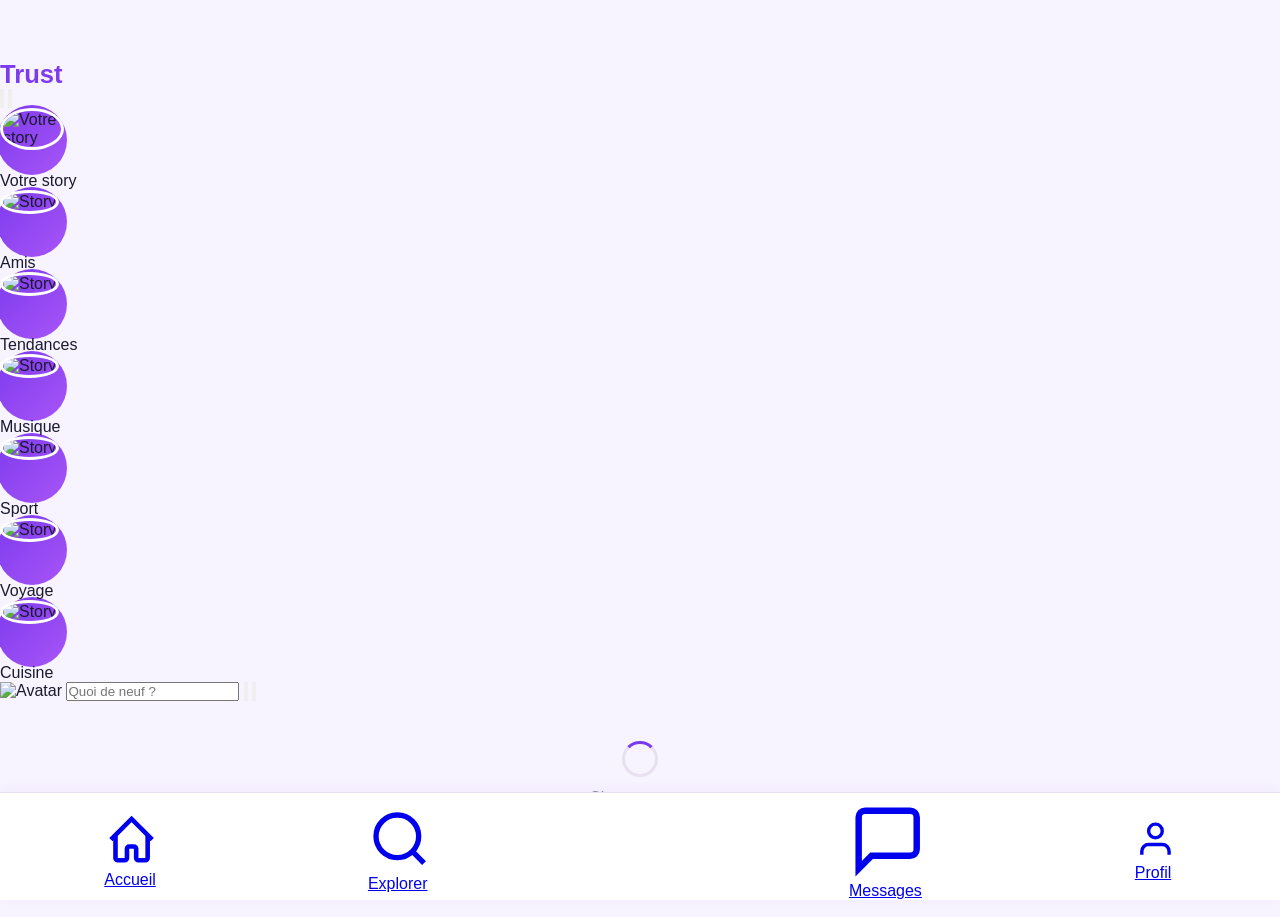
==== commit 94d64484: "Update index.html" ====
--- a/index.html
+++ b/index.html
@@ -19,23 +19,17 @@
 </head>
 <body>
 
-    <!-- ===== TOP NAVBAR ===== -->
-    <nav class="top-nav">
-        <div class="top-nav-container">
-            <div class="logo">
-                <svg class="logo-svg" viewBox="0 0 24 24" fill="none" stroke="currentColor" stroke-width="2">
-                    <path d="M12 2C6.48 2 2 6.48 2 12s4.48 10 10 10 10-4.48 10-10S17.52 2 12 2zm0 18c-4.41 0-8-3.59-8-8s3.59-8 8-8 8 3.59 8 8-3.59 8-8 8z"/>
-                    <path d="M12 6v6l4 2"/>
-                </svg>
-                Trust
-            </div>
-            <div class="top-nav-actions">
-                <button id="themeToggle" class="icon-btn" title="Changer le thème">
+    <!-- ===== TOP BAR (Instagram style) ===== -->
+    <header class="top-bar">
+        <div class="top-bar-container">
+            <h1 class="logo">Trust</h1>
+            <div class="top-bar-actions">
+                <button id="themeToggle" class="top-btn">
                     <svg viewBox="0 0 24 24" fill="none" stroke="currentColor" stroke-width="2">
                         <path d="M21 12.79A9 9 0 1 1 11.21 3 7 7 0 0 0 21 12.79z"/>
                     </svg>
                 </button>
-                <button id="logoutBtn" class="logout-btn" title="Déconnexion">
+                <button id="logoutBtn" class="top-btn">
                     <svg viewBox="0 0 24 24" fill="none" stroke="currentColor" stroke-width="2">
                         <path d="M9 21H5a2 2 0 0 1-2-2V5a2 2 0 0 1 2-2h4"/>
                         <polyline points="16 17 21 12 16 7"/>
@@ -44,124 +38,134 @@
                 </button>
             </div>
         </div>
-    </nav>
+    </header>
 
     <!-- ===== MAIN CONTENT ===== -->
-    <main class="main-content">
+    <main class="main-feed">
         
-        <!-- ===== STORIES BAR ===== -->
-        <div class="stories-bar">
-            <div class="story-item">
-                <div class="story-avatar">
-                    <img src="assets/default-avatar.png" alt="Votre story" id="userAvatar" />
-                    <div class="story-ring"></div>
+        <!-- ===== STORIES (Instagram style) ===== -->
+        <div class="stories-wrapper">
+            <div class="stories-scroll">
+                <div class="story">
+                    <div class="story-avatar">
+                        <img src="assets/default-avatar.png" alt="Votre story" id="userAvatar" />
+                        <div class="story-ring"></div>
+                    </div>
+                    <span class="story-label">Votre story</span>
                 </div>
-                <span class="story-name">Votre story</span>
-            </div>
-            <div class="story-item">
-                <div class="story-avatar">
-                    <img src="assets/default-avatar.png" alt="Story" />
-                    <div class="story-ring"></div>
+                <div class="story">
+                    <div class="story-avatar">
+                        <img src="assets/default-avatar.png" alt="Story" />
+                        <div class="story-ring"></div>
+                    </div>
+                    <span class="story-label">Amis</span>
                 </div>
-                <span class="story-name">Amis</span>
-            </div>
-            <div class="story-item">
-                <div class="story-avatar">
-                    <img src="assets/default-avatar.png" alt="Story" />
-                    <div class="story-ring"></div>
+                <div class="story">
+                    <div class="story-avatar">
+                        <img src="assets/default-avatar.png" alt="Story" />
+                        <div class="story-ring"></div>
+                    </div>
+                    <span class="story-label">Tendances</span>
                 </div>
-                <span class="story-name">Tendances</span>
-            </div>
-            <div class="story-item">
-                <div class="story-avatar">
-                    <img src="assets/default-avatar.png" alt="Story" />
-                    <div class="story-ring"></div>
+                <div class="story">
+                    <div class="story-avatar">
+                        <img src="assets/default-avatar.png" alt="Story" />
+                        <div class="story-ring"></div>
+                    </div>
+                    <span class="story-label">Musique</span>
                 </div>
-                <span class="story-name">Musique</span>
-            </div>
-            <div class="story-item">
-                <div class="story-avatar">
-                    <img src="assets/default-avatar.png" alt="Story" />
-                    <div class="story-ring"></div>
+                <div class="story">
+                    <div class="story-avatar">
+                        <img src="assets/default-avatar.png" alt="Story" />
+                        <div class="story-ring"></div>
+                    </div>
+                    <span class="story-label">Sport</span>
                 </div>
-                <span class="story-name">Sport</span>
+                <div class="story">
+                    <div class="story-avatar">
+                        <img src="assets/default-avatar.png" alt="Story" />
+                        <div class="story-ring"></div>
+                    </div>
+                    <span class="story-label">Voyage</span>
+                </div>
+                <div class="story">
+                    <div class="story-avatar">
+                        <img src="assets/default-avatar.png" alt="Story" />
+                        <div class="story-ring"></div>
+                    </div>
+                    <span class="story-label">Cuisine</span>
+                </div>
             </div>
         </div>
 
-        <!-- ===== CREATE POST ===== -->
-        <div class="create-post-card">
-            <div class="create-post-header">
-                <img src="assets/default-avatar.png" alt="Avatar" class="avatar" id="userAvatarSmall" />
+        <!-- ===== CREATE POST (Instagram style) ===== -->
+        <div class="create-post">
+            <div class="create-post-inner">
+                <img src="assets/default-avatar.png" alt="Avatar" class="create-avatar" id="userAvatarSmall" />
                 <input 
                     type="text" 
                     id="postInput" 
                     placeholder="Quoi de neuf ?"
-                    class="post-input"
+                    class="create-input"
                 />
-            </div>
-            <div class="create-post-actions">
-                <button id="imageBtn" class="action-btn">
-                    <svg viewBox="0 0 24 24" fill="none" stroke="currentColor" stroke-width="2" stroke-linecap="round" stroke-linejoin="round">
+                <button id="imageBtn" class="create-photo-btn">
+                    <svg viewBox="0 0 24 24" fill="none" stroke="currentColor" stroke-width="2">
                         <rect x="3" y="3" width="18" height="18" rx="2" ry="2"/>
                         <circle cx="8.5" cy="8.5" r="1.5"/>
                         <polyline points="21 15 16 10 5 21"/>
                     </svg>
-                    Photo
                 </button>
-                <button id="submitPostBtn" class="publish-btn">
-                    <svg viewBox="0 0 24 24" fill="none" stroke="currentColor" stroke-width="2" stroke-linecap="round" stroke-linejoin="round">
+                <button id="submitPostBtn" class="create-publish-btn">
+                    <svg viewBox="0 0 24 24" fill="none" stroke="currentColor" stroke-width="2">
                         <line x1="22" y1="2" x2="11" y2="13"/>
                         <polygon points="22 2 15 22 11 13 2 9 22 2"/>
                     </svg>
-                    Publier
                 </button>
             </div>
             <div id="imagePreview" class="image-preview hidden"></div>
             <input type="file" id="fileInput" accept="image/*" style="display:none" />
         </div>
 
-        <!-- ===== FEED ===== -->
-        <div class="feed-container">
-            <div id="feedContainer">
-                <div class="loading-spinner">
-                    <div class="spinner"></div>
-                    <p>Chargement...</p>
-                </div>
+        <!-- ===== FEED (Instagram style) ===== -->
+        <div class="feed" id="feedContainer">
+            <div class="loading-spinner">
+                <div class="spinner"></div>
+                <p>Chargement...</p>
             </div>
         </div>
     </main>
 
-    <!-- ===== BOTTOM NAVBAR (Style Instagram) ===== -->
+    <!-- ===== BOTTOM NAV (Instagram style) ===== -->
     <nav class="bottom-nav">
-        <a href="index.html" class="nav-item active">
-            <svg viewBox="0 0 24 24" fill="none" stroke="currentColor" stroke-width="2" stroke-linecap="round" stroke-linejoin="round">
+        <a href="index.html" class="nav-btn active">
+            <svg viewBox="0 0 24 24" fill="none" stroke="currentColor" stroke-width="2">
                 <path d="M3 12l9-9 9 9"/>
                 <path d="M5 10v10a1 1 0 001 1h3a1 1 0 001-1v-4a1 1 0 011-1h2a1 1 0 011 1v4a1 1 0 001 1h3a1 1 0 001-1V10"/>
             </svg>
             <span>Accueil</span>
         </a>
-        <a href="search.html" class="nav-item">
-            <svg viewBox="0 0 24 24" fill="none" stroke="currentColor" stroke-width="2" stroke-linecap="round" stroke-linejoin="round">
+        <a href="#" class="nav-btn">
+            <svg viewBox="0 0 24 24" fill="none" stroke="currentColor" stroke-width="2">
                 <circle cx="11" cy="11" r="8"/>
                 <line x1="21" y1="21" x2="16.65" y2="16.65"/>
             </svg>
             <span>Explorer</span>
         </a>
-        <a href="create.html" class="nav-item nav-create">
-            <svg viewBox="0 0 24 24" fill="none" stroke="currentColor" stroke-width="2" stroke-linecap="round" stroke-linejoin="round">
+        <a href="#" class="nav-btn nav-create-btn">
+            <svg viewBox="0 0 24 24" fill="none" stroke="currentColor" stroke-width="2">
                 <rect x="3" y="3" width="18" height="18" rx="2" ry="2"/>
                 <line x1="12" y1="8" x2="12" y2="16"/>
                 <line x1="8" y1="12" x2="16" y2="12"/>
             </svg>
         </a>
-        <a href="chat.html" class="nav-item">
-            <svg viewBox="0 0 24 24" fill="none" stroke="currentColor" stroke-width="2" stroke-linecap="round" stroke-linejoin="round">
+        <a href="chat.html" class="nav-btn">
+            <svg viewBox="0 0 24 24" fill="none" stroke="currentColor" stroke-width="2">
                 <path d="M21 15a2 2 0 01-2 2H7l-4 4V5a2 2 0 012-2h14a2 2 0 012 2z"/>
             </svg>
             <span>Messages</span>
         </a>
-        <a href="profile.html" class="nav-item">
-            <svg viewBox="0 0 24 24" fill="none" stroke="currentColor" stroke-width="2" stroke-linecap="round" stroke-linejoin="round">
+        <a href="profile.html" class="nav-btn">
+            <svg viewBox="0 0 24 24" fill="none" stroke="currentColor" stroke-width="2">
                 <path d="M20 21v-2a4 4 0 00-4-4H8a4 4 0 00-4 4v2"/>
                 <circle cx="12" cy="7" r="4"/>
             </svg>
--- a/style.css
+++ b/style.css
@@ -5,15 +5,17 @@
     margin: 0;
     padding: 0;
     box-sizing: border-box;
+    -webkit-tap-highlight-color: transparent;
 }
 
 :root {
     /* === Thème Clair (Violet) === */
-    --bg-primary: linear-gradient(135deg, #f3e8ff 0%, #ffffff 50%, #faf5ff 100%);
+    --bg-primary: #f8f4ff;
     --bg-secondary: #ffffff;
-    --bg-card: rgba(255, 255, 255, 0.85);
-    --bg-input: #f5f0ff;
+    --bg-card: #ffffff;
+    --bg-input: #f3edff;
     --bg-hover: #ede9fe;
+    --bg-story: #f8f4ff;
     
     --text-primary: #1a1a2e;
     --text-secondary: #4a4a6a;
@@ -23,9 +25,9 @@
     --border-color: #e8e0f0;
     --border-focus: #7c3aed;
     
-    --shadow: 0 4px 24px rgba(124, 58, 237, 0.10);
-    --shadow-hover: 0 8px 40px rgba(124, 58, 237, 0.18);
-    --shadow-card: 0 4px 20px rgba(124, 58, 237, 0.06);
+    --shadow-card: 0 2px 16px rgba(124, 58, 237, 0.06);
+    --shadow-hover: 0 8px 32px rgba(124, 58, 237, 0.12);
+    --shadow-bottom: 0 -2px 16px rgba(124, 58, 237, 0.06);
     
     /* === Palette Violette === */
     --violet-50: #f5f3ff;
@@ -47,31 +49,34 @@
     --danger: #ef4444;
     --danger-hover: #dc2626;
     
-    --transition: 0.3s cubic-bezier(0.4, 0, 0.2, 1);
-    --radius: 16px;
+    --transition: 0.25s cubic-bezier(0.4, 0, 0.2, 1);
+    --radius: 12px;
     --radius-full: 9999px;
+    --radius-lg: 16px;
 }
 
 /* ========================================
    MODE SOMBRE - VIOLET
    ======================================== */
 [data-theme="dark"] {
-    --bg-primary: #0d0d1a;
-    --bg-secondary: #14142a;
-    --bg-card: rgba(26, 26, 46, 0.92);
+    --bg-primary: #0a0a1a;
+    --bg-secondary: #12122a;
+    --bg-card: #18183a;
     --bg-input: #1a1a3e;
     --bg-hover: #2a2a4e;
+    --bg-story: #0a0a1a;
     
     --text-primary: #f0edff;
     --text-secondary: #b8b0d0;
     --text-muted: #6a6a8a;
+    --text-white: #ffffff;
     
     --border-color: #2a2a4e;
     --border-focus: #8b5cf6;
     
-    --shadow: 0 4px 24px rgba(0, 0, 0, 0.4);
-    --shadow-hover: 0 8px 40px rgba(0, 0, 0, 0.6);
-    --shadow-card: 0 4px 20px rgba(0, 0, 0, 0.3);
+    --shadow-card: 0 2px 16px rgba(0, 0, 0, 0.3);
+    --shadow-hover: 0 8px 32px rgba(0, 0, 0, 0.5);
+    --shadow-bottom: 0 -2px 16px rgba(0, 0, 0, 0.3);
     
     --accent: var(--violet-400);
     --accent-hover: var(--violet-300);
@@ -85,33 +90,32 @@
     font-family: -apple-system, BlinkMacSystemFont, 'Segoe UI', Roboto, Helvetica, Arial, sans-serif;
     background: var(--bg-primary);
     color: var(--text-primary);
-    padding-top: 70px;
-    transition: background 0.5s ease, color var(--transition);
+    padding-bottom: 70px;
+    padding-top: 60px;
+    transition: background 0.4s ease, color var(--transition);
     min-height: 100vh;
 }
 
 /* ========================================
-   NAVBAR - Style Instagram
-   ======================================== */
-.navbar {
+   TOP NAVBAR - Style Instagram
+   ======================================== */
+.top-nav {
     position: fixed;
     top: 0;
     left: 0;
-    width: 100%;
+    right: 0;
     background: var(--bg-secondary);
-    backdrop-filter: blur(20px);
-    -webkit-backdrop-filter: blur(20px);
     border-bottom: 1px solid var(--border-color);
-    padding: 12px 24px;
+    padding: 12px 16px;
     z-index: 1000;
     transition: all var(--transition);
 }
 
-.nav-container {
+.top-nav-container {
     display: flex;
     justify-content: space-between;
     align-items: center;
-    max-width: 1100px;
+    max-width: 800px;
     margin: 0 auto;
 }
 
@@ -126,140 +130,112 @@
     gap: 8px;
 }
 
-.logo-icon {
+.logo-svg {
+    width: 28px;
+    height: 28px;
+    color: var(--accent);
     -webkit-text-fill-color: initial;
-    font-size: 1.8rem;
-}
-
-.nav-links {
-    display: flex;
-    gap: 4px;
-    background: var(--bg-input);
-    padding: 4px;
-    border-radius: var(--radius-full);
-}
-
-.nav-links a {
+}
+
+.top-nav-actions {
+    display: flex;
+    align-items: center;
+    gap: 8px;
+}
+
+.icon-btn {
+    background: none;
+    border: none;
+    width: 40px;
+    height: 40px;
+    border-radius: 50%;
+    display: flex;
+    align-items: center;
+    justify-content: center;
+    cursor: pointer;
+    transition: all var(--transition);
     color: var(--text-secondary);
-    text-decoration: none;
-    padding: 8px 18px;
-    border-radius: var(--radius-full);
-    transition: all var(--transition);
-    font-weight: 600;
-    font-size: 0.9rem;
-    display: flex;
-    align-items: center;
-    gap: 6px;
-}
-
-.nav-links a:hover {
+}
+
+.icon-btn:hover {
     background: var(--bg-hover);
-    color: var(--text-primary);
-}
-
-.nav-links a.active {
-    background: var(--accent-gradient);
-    color: white;
-    box-shadow: 0 4px 16px rgba(124, 58, 237, 0.3);
-}
-
-.nav-icon {
-    font-size: 1.1rem;
-}
-
-.nav-right {
-    display: flex;
-    align-items: center;
-    gap: 14px;
-}
-
-.theme-btn {
-    background: var(--bg-input);
-    border: 2px solid var(--border-color);
-    font-size: 1.2rem;
-    padding: 8px 14px;
-    border-radius: var(--radius-full);
+    color: var(--accent);
+}
+
+.icon-btn svg {
+    width: 22px;
+    height: 22px;
+    stroke: currentColor;
+}
+
+.logout-btn {
+    background: none;
+    border: none;
+    width: 40px;
+    height: 40px;
+    border-radius: 50%;
+    display: flex;
+    align-items: center;
+    justify-content: center;
     cursor: pointer;
     transition: all var(--transition);
-    color: var(--text-primary);
-}
-
-.theme-btn:hover {
-    border-color: var(--accent);
-    transform: scale(1.05);
-}
-
-.nav-user {
-    display: flex;
-    align-items: center;
-    gap: 12px;
     color: var(--text-secondary);
-    font-size: 0.9rem;
-    font-weight: 500;
-}
-
-.btn-logout {
-    background: var(--danger);
-    color: white;
-    border: none;
-    padding: 7px 18px;
-    border-radius: var(--radius-full);
-    cursor: pointer;
-    font-weight: 600;
-    transition: all var(--transition);
-    font-size: 0.8rem;
-}
-
-.btn-logout:hover {
-    background: var(--danger-hover);
-    transform: scale(1.05);
-}
-
-/* ========================================
-   CONTAINER
-   ======================================== */
-.container {
+}
+
+.logout-btn:hover {
+    background: rgba(239, 68, 68, 0.1);
+    color: var(--danger);
+}
+
+.logout-btn svg {
+    width: 22px;
+    height: 22px;
+    stroke: currentColor;
+}
+
+/* ========================================
+   MAIN CONTENT
+   ======================================== */
+.main-content {
     max-width: 800px;
     margin: 0 auto;
-    padding: 20px;
-}
-
-/* ========================================
-   CARTES - Style Instagram
-   ======================================== */
-.card {
-    background: var(--bg-card);
-    backdrop-filter: blur(10px);
-    -webkit-backdrop-filter: blur(10px);
-    border-radius: var(--radius);
-    padding: 24px;
-    box-shadow: var(--shadow-card);
-    margin-bottom: 24px;
-    border: 1px solid var(--border-color);
-    transition: all var(--transition);
-}
-
-.card:hover {
-    box-shadow: var(--shadow-hover);
-}
-
-/* ========================================
-   STORY BAR - Style Instagram
-   ======================================== */
-.story-bar {
-    display: flex;
-    align-items: center;
-    gap: 14px;
+    padding: 12px 16px 20px;
+}
+
+/* ========================================
+   STORIES BAR - Style Instagram
+   ======================================== */
+.stories-bar {
+    display: flex;
+    gap: 16px;
+    padding: 12px 0 16px;
+    overflow-x: auto;
+    scrollbar-width: none;
+    -webkit-overflow-scrolling: touch;
+}
+
+.stories-bar::-webkit-scrollbar {
+    display: none;
+}
+
+.story-item {
+    display: flex;
+    flex-direction: column;
+    align-items: center;
+    gap: 4px;
+    flex-shrink: 0;
+    cursor: pointer;
 }
 
 .story-avatar {
     position: relative;
-    flex-shrink: 0;
+    width: 64px;
+    height: 64px;
 }
 
 .story-avatar img {
-    width: 52px;
-    height: 52px;
+    width: 64px;
+    height: 64px;
     border-radius: 50%;
     object-fit: cover;
     border: 3px solid var(--bg-secondary);
@@ -269,19 +245,57 @@
     position: absolute;
     top: -3px;
     left: -3px;
-    width: 58px;
-    height: 58px;
+    width: 70px;
+    height: 70px;
     border-radius: 50%;
     background: var(--accent-gradient);
     padding: 3px;
     z-index: -1;
 }
 
+.story-name {
+    font-size: 0.7rem;
+    color: var(--text-secondary);
+    max-width: 64px;
+    text-overflow: ellipsis;
+    overflow: hidden;
+    white-space: nowrap;
+    text-align: center;
+}
+
+/* ========================================
+   CREATE POST - Style Instagram
+   ======================================== */
+.create-post-card {
+    background: var(--bg-card);
+    border-radius: var(--radius-lg);
+    padding: 16px;
+    margin-bottom: 16px;
+    border: 1px solid var(--border-color);
+    transition: all var(--transition);
+    box-shadow: var(--shadow-card);
+}
+
+.create-post-header {
+    display: flex;
+    align-items: center;
+    gap: 12px;
+}
+
+.avatar {
+    width: 40px;
+    height: 40px;
+    border-radius: 50%;
+    object-fit: cover;
+    border: 2px solid var(--accent-light);
+    flex-shrink: 0;
+}
+
 .post-input {
     flex: 1;
-    padding: 12px 20px;
+    padding: 10px 16px;
     background: var(--bg-input);
-    border: 2px solid transparent;
+    border: none;
     border-radius: var(--radius-full);
     font-size: 0.95rem;
     color: var(--text-primary);
@@ -294,65 +308,71 @@
 }
 
 .post-input:focus {
-    border-color: var(--border-focus);
     background: var(--bg-secondary);
-    box-shadow: 0 0 0 4px rgba(124, 58, 237, 0.1);
-}
-
-/* ========================================
-   POST ACTIONS
-   ======================================== */
-.post-actions {
-    display: flex;
-    gap: 12px;
-    margin-top: 14px;
-    flex-wrap: wrap;
-}
-
-.btn-outline {
-    background: transparent;
-    border: 2px solid var(--border-color);
-    color: var(--text-secondary);
-    padding: 9px 22px;
+    box-shadow: 0 0 0 2px var(--accent);
+}
+
+.create-post-actions {
+    display: flex;
+    justify-content: space-between;
+    margin-top: 12px;
+    gap: 8px;
+}
+
+.action-btn {
+    display: flex;
+    align-items: center;
+    gap: 8px;
+    background: none;
+    border: none;
+    padding: 8px 16px;
     border-radius: var(--radius-full);
     cursor: pointer;
-    font-weight: 600;
-    transition: all var(--transition);
+    color: var(--text-secondary);
+    font-weight: 500;
+    font-size: 0.85rem;
+    transition: all var(--transition);
+}
+
+.action-btn svg {
+    width: 20px;
+    height: 20px;
+    stroke: currentColor;
+}
+
+.action-btn:hover {
+    background: var(--bg-hover);
+    color: var(--accent);
+}
+
+.publish-btn {
     display: flex;
     align-items: center;
     gap: 8px;
-    font-size: 0.9rem;
-}
-
-.btn-outline:hover {
-    background: var(--accent-light);
-    border-color: var(--accent);
-    color: var(--accent);
-}
-
-.btn-primary {
     background: var(--accent-gradient);
     color: white;
     border: none;
-    padding: 10px 32px;
+    padding: 8px 20px;
     border-radius: var(--radius-full);
+    cursor: pointer;
     font-weight: 700;
-    cursor: pointer;
-    transition: all var(--transition);
-    margin-left: auto;
-    display: flex;
-    align-items: center;
-    gap: 8px;
-    font-size: 0.95rem;
+    font-size: 0.85rem;
+    transition: all var(--transition);
     box-shadow: 0 4px 16px rgba(124, 58, 237, 0.25);
 }
 
-.btn-primary:hover {
-    transform: translateY(-2px) scale(1.02);
+.publish-btn svg {
+    width: 18px;
+    height: 18px;
+    stroke: currentColor;
+}
+
+.publish-btn:hover {
+    transform: translateY(-1px) scale(1.02);
     box-shadow: 0 8px 24px rgba(124, 58, 237, 0.35);
 }
 
-.btn-primary:disabled {
+.publish-btn:disabled {
     opacity: 0.6;
     cursor: not-allowed;
     transform: none !important;
@@ -362,7 +382,7 @@
    IMAGE PREVIEW
    ======================================== */
 .image-preview {
-    margin-top: 14px;
+    margin-top: 12px;
     padding: 12px;
     border: 2px dashed var(--border-color);
     border-radius: var(--radius);
@@ -383,43 +403,17 @@
 /* ========================================
    FEED - Style Instagram
    ======================================== */
-.feed {
+.feed-container {
     background: var(--bg-card);
-    backdrop-filter: blur(10px);
-    -webkit-backdrop-filter: blur(10px);
-    border-radius: var(--radius);
-    padding: 24px;
+    border-radius: var(--radius-lg);
+    padding: 16px;
+    border: 1px solid var(--border-color);
     box-shadow: var(--shadow-card);
-    border: 1px solid var(--border-color);
-    transition: all var(--transition);
-}
-
-.feed-header {
-    display: flex;
-    justify-content: space-between;
-    align-items: center;
-    margin-bottom: 20px;
-    padding-bottom: 14px;
-    border-bottom: 2px solid var(--border-color);
-}
-
-.feed-header h2 {
-    font-size: 1.2rem;
-    font-weight: 700;
-    color: var(--text-primary);
-}
-
-.feed-badge {
-    background: var(--accent-light);
-    color: var(--accent);
-    padding: 4px 14px;
-    border-radius: var(--radius-full);
-    font-size: 0.75rem;
-    font-weight: 600;
-}
-
-/* ========================================
-   SPINNER DE CHARGEMENT
+    transition: all var(--transition);
+}
+
+/* ========================================
+   SPINNER
    ======================================== */
 .loading-spinner {
     text-align: center;
@@ -428,10 +422,10 @@
 }
 
 .spinner {
-    width: 40px;
-    height: 40px;
+    width: 36px;
+    height: 36px;
     margin: 0 auto 12px;
-    border: 4px solid var(--border-color);
+    border: 3px solid var(--border-color);
     border-top-color: var(--accent);
     border-radius: 50%;
     animation: spin 0.8s linear infinite;
@@ -447,48 +441,49 @@
 .post-item {
     background: var(--bg-secondary);
     border-radius: var(--radius);
-    padding: 20px;
-    margin-bottom: 18px;
+    padding: 16px;
+    margin-bottom: 16px;
     border: 1px solid var(--border-color);
     transition: all var(--transition);
 }
 
+.post-item:last-child {
+    margin-bottom: 0;
+}
+
 .post-item:hover {
-    transform: translateY(-2px);
-    box-shadow: var(--shadow);
-}
-
-.post-author {
-    font-weight: 700;
-    color: var(--text-primary);
+    box-shadow: var(--shadow-hover);
+}
+
+.post-header {
     display: flex;
     align-items: center;
     gap: 12px;
-    margin-bottom: 10px;
-}
-
-.post-author img {
-    width: 40px;
-    height: 40px;
+    margin-bottom: 12px;
+}
+
+.post-avatar {
+    width: 36px;
+    height: 36px;
     border-radius: 50%;
     object-fit: cover;
-    border: 2px solid var(--accent);
+    border: 2px solid var(--accent-light);
 }
 
 .post-author-name {
     font-weight: 700;
-    font-size: 0.95rem;
+    font-size: 0.9rem;
+    color: var(--text-primary);
 }
 
 .post-time {
-    font-size: 0.75rem;
+    font-size: 0.7rem;
     color: var(--text-muted);
     margin-left: auto;
-    font-weight: 400;
 }
 
 .post-content {
-    margin: 10px 0 12px;
+    margin-bottom: 12px;
     line-height: 1.6;
     color: var(--text-secondary);
     font-size: 0.95rem;
@@ -496,47 +491,53 @@
 
 .post-image {
     max-width: 100%;
-    border-radius: 12px;
-    margin: 10px 0;
+    border-radius: var(--radius);
+    margin-bottom: 12px;
     border: 1px solid var(--border-color);
 }
 
 /* ========================================
-   POST ACTIONS (Like, Comment, Share)
+   POST ACTIONS - Style Instagram
    ======================================== */
 .post-actions-feed {
     display: flex;
-    gap: 8px;
-    margin-top: 14px;
-    padding-top: 14px;
+    gap: 4px;
+    padding-top: 12px;
     border-top: 1px solid var(--border-color);
 }
 
 .post-actions-feed button {
+    display: flex;
+    align-items: center;
+    gap: 6px;
     background: none;
     border: none;
+    padding: 6px 14px;
+    border-radius: var(--radius-full);
     cursor: pointer;
     font-weight: 500;
-    padding: 8px 18px;
-    border-radius: var(--radius-full);
-    transition: all var(--transition);
-    display: flex;
-    align-items: center;
-    gap: 8px;
+    font-size: 0.8rem;
     color: var(--text-secondary);
-    font-size: 0.85rem;
+    transition: all var(--transition);
+}
+
+.post-actions-feed button svg {
+    width: 18px;
+    height: 18px;
+    stroke: currentColor;
 }
 
 .post-actions-feed button:hover {
-    background: var(--accent-light);
+    background: var(--bg-hover);
     color: var(--accent);
 }
 
-.post-actions-feed .like-btn:hover {
+.post-actions-feed .like-btn.liked {
     color: #ef4444;
 }
 
-.post-actions-feed .like-btn.liked {
+.post-actions-feed .like-btn.liked:hover {
+    background: rgba(239, 68, 68, 0.1);
     color: #ef4444;
 }
 
@@ -546,101 +547,210 @@
 }
 
 /* ========================================
-   FOOTER
-   ======================================== */
-.footer {
+   BOTTOM NAV - Style Instagram
+   ======================================== */
+.bottom-nav {
+    position: fixed;
+    bottom: 0;
+    left: 0;
+    right: 0;
+    background: var(--bg-secondary);
+    border-top: 1px solid var(--border-color);
+    display: flex;
+    justify-content: space-around;
+    align-items: center;
+    padding: 8px 0 env(safe-area-inset-bottom, 8px);
+    z-index: 1000;
+    transition: all var(--transition);
+    box-shadow: var(--shadow-bottom);
+}
+
+.nav-item {
+    display: flex;
+    flex-direction: column;
+    align-items: center;
+    gap: 2px;
+    text-decoration: none;
+    color: var(--text-muted);
+    padding: 4px 12px;
+    border-radius: var(--radius);
+    transition: all var(--transition);
+    font-size: 0.65rem;
+    font-weight: 500;
+    min-width: 48px;
+}
+
+.nav-item svg {
+    width: 24px;
+    height: 24px;
+    stroke: currentColor;
+    transition: all var(--transition);
+}
+
+.nav-item:hover {
+    color: var(--text-secondary);
+}
+
+.nav-item.active {
+    color: var(--accent);
+}
+
+.nav-item.active svg {
+    fill: var(--accent);
+    stroke: var(--accent);
+}
+
+.nav-item.nav-create {
+    background: var(--accent-gradient);
+    color: white;
+    padding: 8px 16px;
+    border-radius: var(--radius-full);
+    margin-top: -16px;
+    box-shadow: 0 4px 20px rgba(124, 58, 237, 0.3);
+}
+
+.nav-item.nav-create svg {
+    stroke: white;
+}
+
+.nav-item.nav-create:hover {
+    transform: translateY(-2px);
+    box-shadow: 0 8px 28px rgba(124, 58, 237, 0.4);
+}
+
+.nav-item span {
+    font-size: 0.6rem;
+}
+
+/* ========================================
+   EMPTY FEED
+   ======================================== */
+.empty-feed {
     text-align: center;
-    padding: 30px 20px;
+    padding: 40px 20px;
     color: var(--text-muted);
-    font-size: 0.85rem;
-    border-top: 1px solid var(--border-color);
-    margin-top: 20px;
-}
-
-/* ========================================
-   RESPONSIVE - Mobile First
+}
+
+.empty-icon {
+    font-size: 3rem;
+    margin-bottom: 12px;
+}
+
+.empty-feed h3 {
+    color: var(--text-secondary);
+    margin-bottom: 4px;
+}
+
+.empty-feed p {
+    font-size: 0.9rem;
+}
+
+/* ========================================
+   RESPONSIVE
    ======================================== */
 @media (max-width: 768px) {
-    .nav-links {
-        gap: 2px;
-        padding: 3px;
-    }
-    .nav-links a {
-        padding: 6px 12px;
-        font-size: 0.75rem;
-        gap: 4px;
-    }
-    .nav-icon {
-        font-size: 0.9rem;
-    }
-    .nav-right {
+    .main-content {
+        padding: 8px 12px 12px;
+    }
+    .stories-bar {
+        gap: 12px;
+        padding: 8px 0 12px;
+    }
+    .story-avatar {
+        width: 56px;
+        height: 56px;
+    }
+    .story-avatar img {
+        width: 56px;
+        height: 56px;
+    }
+    .story-ring {
+        width: 62px;
+        height: 62px;
+    }
+    .story-name {
+        font-size: 0.6rem;
+        max-width: 56px;
+    }
+    .logo {
+        font-size: 1.3rem;
+    }
+    .logo-svg {
+        width: 24px;
+        height: 24px;
+    }
+    .post-item {
+        padding: 14px;
+    }
+    .bottom-nav {
+        padding: 6px 0 env(safe-area-inset-bottom, 6px);
+    }
+    .nav-item {
+        padding: 2px 8px;
+        min-width: 40px;
+    }
+    .nav-item svg {
+        width: 22px;
+        height: 22px;
+    }
+    .nav-item.nav-create {
+        padding: 6px 14px;
+        margin-top: -12px;
+    }
+    .nav-item span {
+        font-size: 0.5rem;
+    }
+}
+
+@media (max-width: 480px) {
+    .top-nav {
+        padding: 10px 12px;
+    }
+    .main-content {
+        padding: 6px 8px 8px;
+    }
+    .create-post-card {
+        padding: 12px;
+    }
+    .create-post-header {
         gap: 8px;
     }
-    .nav-user {
-        font-size: 0.75rem;
-    }
-    .btn-logout {
-        font-size: 0.7rem;
-        padding: 5px 12px;
-    }
-    .container {
-        padding: 12px;
-    }
-    .story-avatar img {
-        width: 40px;
-        height: 40px;
-    }
-    .story-ring {
-        width: 46px;
-        height: 46px;
+    .avatar {
+        width: 32px;
+        height: 32px;
     }
     .post-input {
         font-size: 0.85rem;
-        padding: 10px 14px;
-    }
-    .post-actions {
-        flex-direction: column;
-    }
-    .btn-primary {
-        margin-left: 0;
-    }
-    .logo {
-        font-size: 1.2rem;
-    }
-    .theme-btn {
-        font-size: 1rem;
-        padding: 6px 10px;
-    }
-    .feed-header {
-        flex-direction: column;
-        align-items: flex-start;
-        gap: 8px;
-    }
-    .post-actions-feed {
-        flex-wrap: wrap;
+        padding: 8px 12px;
+    }
+    .action-btn {
+        font-size: 0.75rem;
+        padding: 6px 12px;
+    }
+    .action-btn svg {
+        width: 16px;
+        height: 16px;
+    }
+    .publish-btn {
+        font-size: 0.75rem;
+        padding: 6px 14px;
+    }
+    .publish-btn svg {
+        width: 16px;
+        height: 16px;
+    }
+    .feed-container {
+        padding: 12px;
+    }
+    .post-item {
+        padding: 12px;
     }
     .post-actions-feed button {
-        padding: 6px 12px;
-        font-size: 0.8rem;
-    }
-}
-
-@media (max-width: 480px) {
-    .navbar {
-        padding: 10px 12px;
-    }
-    .nav-links a {
-        font-size: 0.65rem;
-        padding: 4px 8px;
-    }
-    .btn-logout {
-        font-size: 0.6rem;
-        padding: 4px 8px;
-    }
-    .card {
-        padding: 16px;
-    }
-    .post-item {
-        padding: 14px;
-    }
-}
+        font-size: 0.7rem;
+        padding: 4px 10px;
+    }
+    .post-actions-feed button svg {
+        width: 16px;
+        height: 16px;
+    }
+}
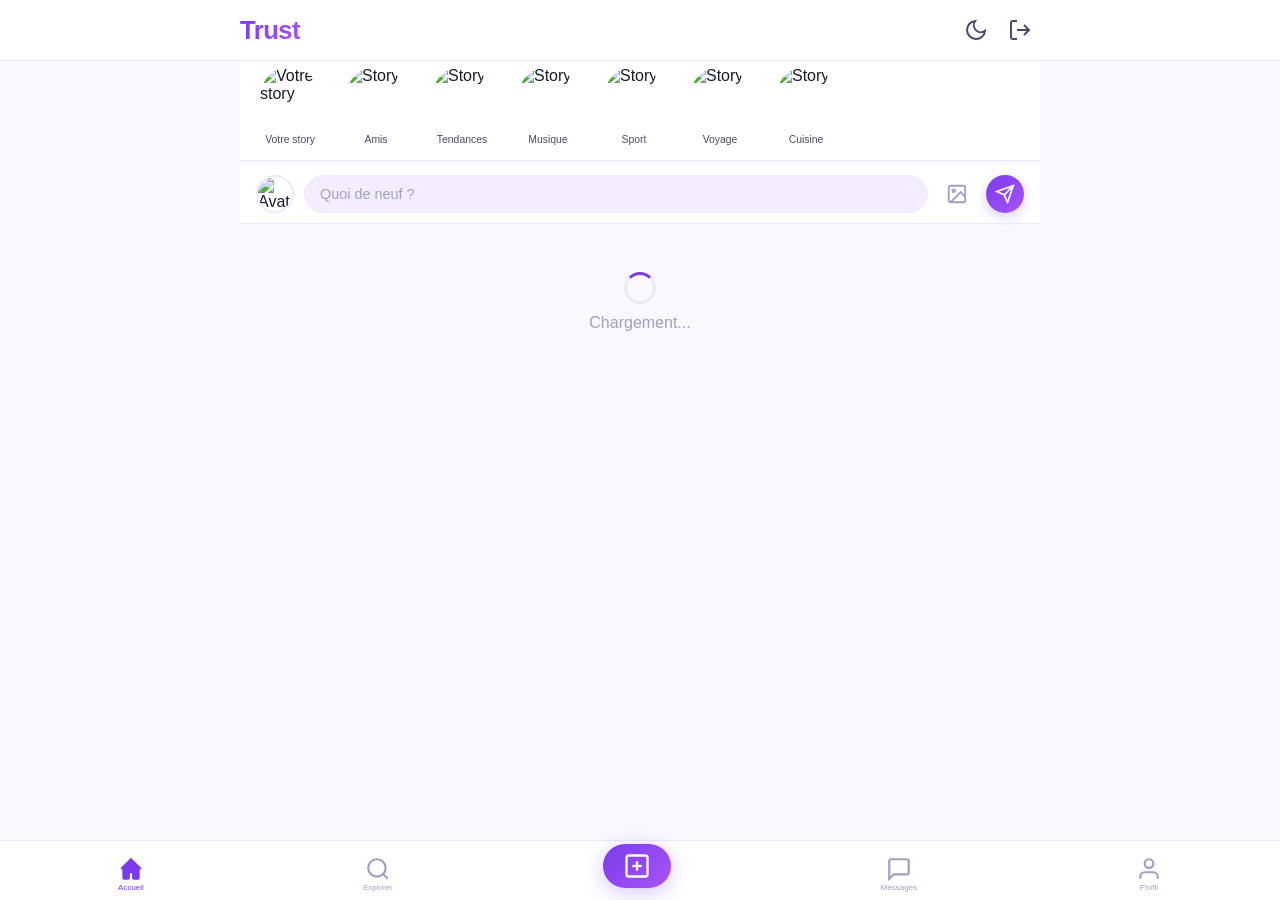
==== commit 0a224a43: "Update index.html" ====
--- a/index.html
+++ b/index.html
@@ -19,7 +19,7 @@
 </head>
 <body>
 
-    <!-- ===== TOP BAR (Instagram style) ===== -->
+    <!-- ===== TOP BAR ===== -->
     <header class="top-bar">
         <div class="top-bar-container">
             <h1 class="logo">Trust</h1>
@@ -40,10 +40,10 @@
         </div>
     </header>
 
-    <!-- ===== MAIN CONTENT ===== -->
+    <!-- ===== MAIN FEED ===== -->
     <main class="main-feed">
         
-        <!-- ===== STORIES (Instagram style) ===== -->
+        <!-- ===== STORIES ===== -->
         <div class="stories-wrapper">
             <div class="stories-scroll">
                 <div class="story">
@@ -98,7 +98,7 @@
             </div>
         </div>
 
-        <!-- ===== CREATE POST (Instagram style) ===== -->
+        <!-- ===== CREATE POST ===== -->
         <div class="create-post">
             <div class="create-post-inner">
                 <img src="assets/default-avatar.png" alt="Avatar" class="create-avatar" id="userAvatarSmall" />
@@ -126,7 +126,7 @@
             <input type="file" id="fileInput" accept="image/*" style="display:none" />
         </div>
 
-        <!-- ===== FEED (Instagram style) ===== -->
+        <!-- ===== FEED ===== -->
         <div class="feed" id="feedContainer">
             <div class="loading-spinner">
                 <div class="spinner"></div>
@@ -135,7 +135,7 @@
         </div>
     </main>
 
-    <!-- ===== BOTTOM NAV (Instagram style) ===== -->
+    <!-- ===== BOTTOM NAV ===== -->
     <nav class="bottom-nav">
         <a href="index.html" class="nav-btn active">
             <svg viewBox="0 0 24 24" fill="none" stroke="currentColor" stroke-width="2">
--- a/style.css
+++ b/style.css
@@ -1,5 +1,5 @@
 /* ========================================
-   RESET & VARIABLES - THÈME VIOLET
+   RESET
    ======================================== */
 * {
     margin: 0;
@@ -10,77 +10,49 @@
 
 :root {
     /* === Thème Clair (Violet) === */
-    --bg-primary: #f8f4ff;
+    --bg-primary: #faf8ff;
     --bg-secondary: #ffffff;
     --bg-card: #ffffff;
     --bg-input: #f3edff;
-    --bg-hover: #ede9fe;
-    --bg-story: #f8f4ff;
+    --bg-hover: #f0ebff;
     
     --text-primary: #1a1a2e;
     --text-secondary: #4a4a6a;
-    --text-muted: #8b8baa;
+    --text-muted: #a0a0c0;
     --text-white: #ffffff;
     
-    --border-color: #e8e0f0;
-    --border-focus: #7c3aed;
-    
-    --shadow-card: 0 2px 16px rgba(124, 58, 237, 0.06);
-    --shadow-hover: 0 8px 32px rgba(124, 58, 237, 0.12);
-    --shadow-bottom: 0 -2px 16px rgba(124, 58, 237, 0.06);
-    
-    /* === Palette Violette === */
-    --violet-50: #f5f3ff;
-    --violet-100: #ede9fe;
-    --violet-200: #ddd6fe;
-    --violet-300: #c4b5fd;
-    --violet-400: #a78bfa;
-    --violet-500: #8b5cf6;
-    --violet-600: #7c3aed;
-    --violet-700: #6d28d9;
-    --violet-800: #5b21b6;
-    --violet-900: #4c1d95;
-    
-    --accent: var(--violet-600);
-    --accent-hover: var(--violet-700);
-    --accent-light: var(--violet-100);
+    --border-color: #eee8f5;
+    --accent: #7c3aed;
+    --accent-hover: #6d28d9;
+    --accent-light: #ede9fe;
     --accent-gradient: linear-gradient(135deg, #7c3aed, #a855f7);
     
-    --danger: #ef4444;
-    --danger-hover: #dc2626;
+    --shadow-card: 0 2px 12px rgba(124, 58, 237, 0.06);
+    --shadow-bottom: 0 -1px 12px rgba(124, 58, 237, 0.06);
     
-    --transition: 0.25s cubic-bezier(0.4, 0, 0.2, 1);
     --radius: 12px;
     --radius-full: 9999px;
-    --radius-lg: 16px;
-}
-
-/* ========================================
-   MODE SOMBRE - VIOLET
-   ======================================== */
+    --transition: 0.2s cubic-bezier(0.4, 0, 0.2, 1);
+}
+
 [data-theme="dark"] {
     --bg-primary: #0a0a1a;
     --bg-secondary: #12122a;
     --bg-card: #18183a;
     --bg-input: #1a1a3e;
     --bg-hover: #2a2a4e;
-    --bg-story: #0a0a1a;
     
     --text-primary: #f0edff;
     --text-secondary: #b8b0d0;
     --text-muted: #6a6a8a;
-    --text-white: #ffffff;
     
     --border-color: #2a2a4e;
-    --border-focus: #8b5cf6;
+    --accent: #a78bfa;
+    --accent-hover: #c4b5fd;
+    --accent-light: rgba(139, 92, 246, 0.15);
     
-    --shadow-card: 0 2px 16px rgba(0, 0, 0, 0.3);
-    --shadow-hover: 0 8px 32px rgba(0, 0, 0, 0.5);
-    --shadow-bottom: 0 -2px 16px rgba(0, 0, 0, 0.3);
-    
-    --accent: var(--violet-400);
-    --accent-hover: var(--violet-300);
-    --accent-light: rgba(139, 92, 246, 0.15);
+    --shadow-card: 0 2px 12px rgba(0, 0, 0, 0.3);
+    --shadow-bottom: 0 -1px 12px rgba(0, 0, 0, 0.3);
 }
 
 /* ========================================
@@ -91,27 +63,27 @@
     background: var(--bg-primary);
     color: var(--text-primary);
     padding-bottom: 70px;
-    padding-top: 60px;
+    padding-top: 52px;
     transition: background 0.4s ease, color var(--transition);
     min-height: 100vh;
 }
 
 /* ========================================
-   TOP NAVBAR - Style Instagram
-   ======================================== */
-.top-nav {
+   TOP BAR (Instagram)
+   ======================================== */
+.top-bar {
     position: fixed;
     top: 0;
     left: 0;
     right: 0;
     background: var(--bg-secondary);
     border-bottom: 1px solid var(--border-color);
-    padding: 12px 16px;
+    padding: 10px 16px;
     z-index: 1000;
     transition: all var(--transition);
 }
 
-.top-nav-container {
+.top-bar-container {
     display: flex;
     justify-content: space-between;
     align-items: center;
@@ -125,25 +97,16 @@
     background: var(--accent-gradient);
     -webkit-background-clip: text;
     -webkit-text-fill-color: transparent;
-    display: flex;
-    align-items: center;
-    gap: 8px;
-}
-
-.logo-svg {
-    width: 28px;
-    height: 28px;
-    color: var(--accent);
-    -webkit-text-fill-color: initial;
-}
-
-.top-nav-actions {
-    display: flex;
-    align-items: center;
-    gap: 8px;
-}
-
-.icon-btn {
+    letter-spacing: -0.5px;
+}
+
+.top-bar-actions {
+    display: flex;
+    align-items: center;
+    gap: 4px;
+}
+
+.top-btn {
     background: none;
     border: none;
     width: 40px;
@@ -157,233 +120,201 @@
     color: var(--text-secondary);
 }
 
-.icon-btn:hover {
+.top-btn:hover {
     background: var(--bg-hover);
     color: var(--accent);
 }
 
-.icon-btn svg {
-    width: 22px;
-    height: 22px;
+.top-btn svg {
+    width: 24px;
+    height: 24px;
     stroke: currentColor;
 }
 
-.logout-btn {
-    background: none;
-    border: none;
-    width: 40px;
-    height: 40px;
-    border-radius: 50%;
-    display: flex;
-    align-items: center;
-    justify-content: center;
-    cursor: pointer;
-    transition: all var(--transition);
-    color: var(--text-secondary);
-}
-
-.logout-btn:hover {
-    background: rgba(239, 68, 68, 0.1);
-    color: var(--danger);
-}
-
-.logout-btn svg {
-    width: 22px;
-    height: 22px;
-    stroke: currentColor;
-}
-
-/* ========================================
-   MAIN CONTENT
-   ======================================== */
-.main-content {
+/* ========================================
+   MAIN FEED
+   ======================================== */
+.main-feed {
     max-width: 800px;
     margin: 0 auto;
-    padding: 12px 16px 20px;
-}
-
-/* ========================================
-   STORIES BAR - Style Instagram
-   ======================================== */
-.stories-bar {
-    display: flex;
-    gap: 16px;
-    padding: 12px 0 16px;
+    padding: 0 0 12px;
+}
+
+/* ========================================
+   STORIES (Instagram) - CORRIGÉ
+   ======================================== */
+.stories-wrapper {
+    background: var(--bg-secondary);
+    border-bottom: 1px solid var(--border-color);
+    padding: 12px 0 14px;
+    margin-bottom: 4px;
+}
+
+.stories-scroll {
+    display: flex;
+    gap: 18px;
+    padding: 0 16px;
     overflow-x: auto;
     scrollbar-width: none;
     -webkit-overflow-scrolling: touch;
 }
 
-.stories-bar::-webkit-scrollbar {
+.stories-scroll::-webkit-scrollbar {
     display: none;
 }
 
-.story-item {
+.story {
     display: flex;
     flex-direction: column;
     align-items: center;
     gap: 4px;
     flex-shrink: 0;
     cursor: pointer;
+    width: 68px;
 }
 
 .story-avatar {
     position: relative;
-    width: 64px;
-    height: 64px;
+    width: 66px;
+    height: 66px;
+    flex-shrink: 0;
 }
 
 .story-avatar img {
-    width: 64px;
-    height: 64px;
+    width: 66px;
+    height: 66px;
     border-radius: 50%;
     object-fit: cover;
     border: 3px solid var(--bg-secondary);
+    display: block;
 }
 
 .story-ring {
     position: absolute;
     top: -3px;
     left: -3px;
-    width: 70px;
-    height: 70px;
+    width: 72px;
+    height: 72px;
     border-radius: 50%;
     background: var(--accent-gradient);
     padding: 3px;
     z-index: -1;
 }
 
-.story-name {
-    font-size: 0.7rem;
+.story-label {
+    font-size: 0.65rem;
     color: var(--text-secondary);
-    max-width: 64px;
+    width: 68px;
+    text-align: center;
+    overflow: hidden;
     text-overflow: ellipsis;
-    overflow: hidden;
     white-space: nowrap;
-    text-align: center;
-}
-
-/* ========================================
-   CREATE POST - Style Instagram
-   ======================================== */
-.create-post-card {
-    background: var(--bg-card);
-    border-radius: var(--radius-lg);
-    padding: 16px;
-    margin-bottom: 16px;
-    border: 1px solid var(--border-color);
-    transition: all var(--transition);
-    box-shadow: var(--shadow-card);
-}
-
-.create-post-header {
-    display: flex;
-    align-items: center;
-    gap: 12px;
-}
-
-.avatar {
-    width: 40px;
-    height: 40px;
+    line-height: 1.2;
+    padding: 0 2px;
+}
+
+/* ========================================
+   CREATE POST (Instagram)
+   ======================================== */
+.create-post {
+    background: var(--bg-secondary);
+    border-bottom: 1px solid var(--border-color);
+    padding: 10px 16px;
+}
+
+.create-post-inner {
+    display: flex;
+    align-items: center;
+    gap: 10px;
+}
+
+.create-avatar {
+    width: 38px;
+    height: 38px;
     border-radius: 50%;
     object-fit: cover;
     border: 2px solid var(--accent-light);
     flex-shrink: 0;
 }
 
-.post-input {
+.create-input {
     flex: 1;
-    padding: 10px 16px;
+    padding: 8px 16px;
     background: var(--bg-input);
     border: none;
     border-radius: var(--radius-full);
-    font-size: 0.95rem;
+    font-size: 0.9rem;
     color: var(--text-primary);
     outline: none;
     transition: all var(--transition);
-}
-
-.post-input::placeholder {
+    height: 38px;
+}
+
+.create-input::placeholder {
     color: var(--text-muted);
 }
 
-.post-input:focus {
+.create-input:focus {
     background: var(--bg-secondary);
     box-shadow: 0 0 0 2px var(--accent);
 }
 
-.create-post-actions {
-    display: flex;
-    justify-content: space-between;
-    margin-top: 12px;
-    gap: 8px;
-}
-
-.action-btn {
-    display: flex;
-    align-items: center;
-    gap: 8px;
+.create-photo-btn {
     background: none;
     border: none;
-    padding: 8px 16px;
-    border-radius: var(--radius-full);
+    width: 38px;
+    height: 38px;
+    border-radius: 50%;
+    display: flex;
+    align-items: center;
+    justify-content: center;
     cursor: pointer;
-    color: var(--text-secondary);
-    font-weight: 500;
-    font-size: 0.85rem;
-    transition: all var(--transition);
-}
-
-.action-btn svg {
+    transition: all var(--transition);
+    color: var(--text-muted);
+    flex-shrink: 0;
+}
+
+.create-photo-btn:hover {
+    background: var(--bg-hover);
+    color: var(--accent);
+}
+
+.create-photo-btn svg {
+    width: 22px;
+    height: 22px;
+    stroke: currentColor;
+}
+
+.create-publish-btn {
+    background: var(--accent-gradient);
+    border: none;
+    width: 38px;
+    height: 38px;
+    border-radius: 50%;
+    display: flex;
+    align-items: center;
+    justify-content: center;
+    cursor: pointer;
+    transition: all var(--transition);
+    color: white;
+    box-shadow: 0 4px 12px rgba(124, 58, 237, 0.25);
+    flex-shrink: 0;
+}
+
+.create-publish-btn:hover {
+    transform: scale(1.05);
+    box-shadow: 0 6px 20px rgba(124, 58, 237, 0.35);
+}
+
+.create-publish-btn svg {
     width: 20px;
     height: 20px;
     stroke: currentColor;
 }
 
-.action-btn:hover {
-    background: var(--bg-hover);
-    color: var(--accent);
-}
-
-.publish-btn {
-    display: flex;
-    align-items: center;
-    gap: 8px;
-    background: var(--accent-gradient);
-    color: white;
-    border: none;
-    padding: 8px 20px;
-    border-radius: var(--radius-full);
-    cursor: pointer;
-    font-weight: 700;
-    font-size: 0.85rem;
-    transition: all var(--transition);
-    box-shadow: 0 4px 16px rgba(124, 58, 237, 0.25);
-}
-
-.publish-btn svg {
-    width: 18px;
-    height: 18px;
-    stroke: currentColor;
-}
-
-.publish-btn:hover {
-    transform: translateY(-1px) scale(1.02);
-    box-shadow: 0 8px 24px rgba(124, 58, 237, 0.35);
-}
-
-.publish-btn:disabled {
-    opacity: 0.6;
-    cursor: not-allowed;
-    transform: none !important;
-}
-
-/* ========================================
-   IMAGE PREVIEW
-   ======================================== */
 .image-preview {
-    margin-top: 12px;
-    padding: 12px;
+    margin-top: 10px;
+    padding: 10px;
     border: 2px dashed var(--border-color);
     border-radius: var(--radius);
     text-align: center;
@@ -392,8 +323,8 @@
 
 .image-preview img {
     max-width: 100%;
-    max-height: 300px;
-    border-radius: 12px;
+    max-height: 260px;
+    border-radius: 10px;
 }
 
 .hidden {
@@ -401,15 +332,10 @@
 }
 
 /* ========================================
-   FEED - Style Instagram
-   ======================================== */
-.feed-container {
-    background: var(--bg-card);
-    border-radius: var(--radius-lg);
-    padding: 16px;
-    border: 1px solid var(--border-color);
-    box-shadow: var(--shadow-card);
-    transition: all var(--transition);
+   FEED
+   ======================================== */
+.feed {
+    padding: 8px 0;
 }
 
 /* ========================================
@@ -422,9 +348,9 @@
 }
 
 .spinner {
-    width: 36px;
-    height: 36px;
-    margin: 0 auto 12px;
+    width: 32px;
+    height: 32px;
+    margin: 0 auto 10px;
     border: 3px solid var(--border-color);
     border-top-color: var(--accent);
     border-radius: 50%;
@@ -436,30 +362,24 @@
 }
 
 /* ========================================
-   POST ITEM - Style Instagram
+   POST ITEM (Instagram)
    ======================================== */
 .post-item {
     background: var(--bg-secondary);
-    border-radius: var(--radius);
-    padding: 16px;
-    margin-bottom: 16px;
-    border: 1px solid var(--border-color);
-    transition: all var(--transition);
+    margin-bottom: 8px;
+    padding-bottom: 8px;
+    border-bottom: 1px solid var(--border-color);
 }
 
 .post-item:last-child {
-    margin-bottom: 0;
-}
-
-.post-item:hover {
-    box-shadow: var(--shadow-hover);
+    border-bottom: none;
 }
 
 .post-header {
     display: flex;
     align-items: center;
-    gap: 12px;
-    margin-bottom: 12px;
+    gap: 10px;
+    padding: 12px 16px 8px;
 }
 
 .post-avatar {
@@ -468,42 +388,44 @@
     border-radius: 50%;
     object-fit: cover;
     border: 2px solid var(--accent-light);
+    flex-shrink: 0;
 }
 
 .post-author-name {
     font-weight: 700;
-    font-size: 0.9rem;
+    font-size: 0.85rem;
     color: var(--text-primary);
 }
 
 .post-time {
-    font-size: 0.7rem;
+    font-size: 0.65rem;
     color: var(--text-muted);
     margin-left: auto;
+    flex-shrink: 0;
 }
 
 .post-content {
-    margin-bottom: 12px;
-    line-height: 1.6;
+    padding: 0 16px 10px;
+    line-height: 1.5;
     color: var(--text-secondary);
-    font-size: 0.95rem;
+    font-size: 0.9rem;
 }
 
 .post-image {
-    max-width: 100%;
-    border-radius: var(--radius);
-    margin-bottom: 12px;
-    border: 1px solid var(--border-color);
-}
-
-/* ========================================
-   POST ACTIONS - Style Instagram
+    width: 100%;
+    max-height: 500px;
+    object-fit: cover;
+    margin-bottom: 8px;
+}
+
+/* ========================================
+   POST ACTIONS (Instagram)
    ======================================== */
 .post-actions-feed {
     display: flex;
     gap: 4px;
-    padding-top: 12px;
-    border-top: 1px solid var(--border-color);
+    padding: 4px 12px 8px;
+    flex-wrap: wrap;
 }
 
 .post-actions-feed button {
@@ -516,15 +438,16 @@
     border-radius: var(--radius-full);
     cursor: pointer;
     font-weight: 500;
-    font-size: 0.8rem;
+    font-size: 0.78rem;
     color: var(--text-secondary);
     transition: all var(--transition);
 }
 
 .post-actions-feed button svg {
-    width: 18px;
-    height: 18px;
+    width: 20px;
+    height: 20px;
     stroke: currentColor;
+    flex-shrink: 0;
 }
 
 .post-actions-feed button:hover {
@@ -543,11 +466,11 @@
 
 .post-actions-feed .delete-btn:hover {
     background: rgba(239, 68, 68, 0.1);
-    color: var(--danger);
-}
-
-/* ========================================
-   BOTTOM NAV - Style Instagram
+    color: #ef4444;
+}
+
+/* ========================================
+   BOTTOM NAV (Instagram) - CORRIGÉ
    ======================================== */
 .bottom-nav {
     position: fixed;
@@ -559,67 +482,74 @@
     display: flex;
     justify-content: space-around;
     align-items: center;
-    padding: 8px 0 env(safe-area-inset-bottom, 8px);
+    padding: 6px 8px env(safe-area-inset-bottom, 6px);
     z-index: 1000;
     transition: all var(--transition);
-    box-shadow: var(--shadow-bottom);
-}
-
-.nav-item {
+    height: 60px;
+}
+
+.nav-btn {
     display: flex;
     flex-direction: column;
     align-items: center;
     gap: 2px;
     text-decoration: none;
     color: var(--text-muted);
-    padding: 4px 12px;
+    padding: 4px 8px;
     border-radius: var(--radius);
     transition: all var(--transition);
-    font-size: 0.65rem;
+    font-size: 0.5rem;
     font-weight: 500;
-    min-width: 48px;
-}
-
-.nav-item svg {
-    width: 24px;
-    height: 24px;
+    min-width: 44px;
+    background: none;
+    border: none;
+    cursor: pointer;
+    flex-shrink: 0;
+}
+
+.nav-btn svg {
+    width: 26px;
+    height: 26px;
     stroke: currentColor;
     transition: all var(--transition);
 }
 
-.nav-item:hover {
+.nav-btn:hover {
     color: var(--text-secondary);
 }
 
-.nav-item.active {
+.nav-btn.active {
     color: var(--accent);
 }
 
-.nav-item.active svg {
+.nav-btn.active svg {
     fill: var(--accent);
     stroke: var(--accent);
 }
 
-.nav-item.nav-create {
+.nav-btn.nav-create-btn {
     background: var(--accent-gradient);
     color: white;
-    padding: 8px 16px;
+    padding: 8px 20px;
     border-radius: var(--radius-full);
     margin-top: -16px;
     box-shadow: 0 4px 20px rgba(124, 58, 237, 0.3);
 }
 
-.nav-item.nav-create svg {
+.nav-btn.nav-create-btn svg {
     stroke: white;
-}
-
-.nav-item.nav-create:hover {
+    width: 28px;
+    height: 28px;
+}
+
+.nav-btn.nav-create-btn:hover {
     transform: translateY(-2px);
     box-shadow: 0 8px 28px rgba(124, 58, 237, 0.4);
 }
 
-.nav-item span {
-    font-size: 0.6rem;
+.nav-btn span {
+    font-size: 0.5rem;
+    line-height: 1;
 }
 
 /* ========================================
@@ -631,126 +561,205 @@
     color: var(--text-muted);
 }
 
-.empty-icon {
-    font-size: 3rem;
-    margin-bottom: 12px;
+.empty-feed .icon {
+    font-size: 2.8rem;
+    margin-bottom: 10px;
 }
 
 .empty-feed h3 {
     color: var(--text-secondary);
-    margin-bottom: 4px;
+    font-size: 1rem;
 }
 
 .empty-feed p {
-    font-size: 0.9rem;
+    font-size: 0.85rem;
 }
 
 /* ========================================
    RESPONSIVE
    ======================================== */
 @media (max-width: 768px) {
-    .main-content {
-        padding: 8px 12px 12px;
-    }
-    .stories-bar {
-        gap: 12px;
-        padding: 8px 0 12px;
+    .stories-wrapper {
+        padding: 10px 0 12px;
+    }
+    .story {
+        width: 60px;
     }
     .story-avatar {
+        width: 58px;
+        height: 58px;
+    }
+    .story-avatar img {
+        width: 58px;
+        height: 58px;
+    }
+    .story-ring {
+        width: 64px;
+        height: 64px;
+    }
+    .story-label {
+        font-size: 0.6rem;
+        width: 60px;
+    }
+    .create-post {
+        padding: 8px 14px;
+    }
+    .create-avatar {
+        width: 34px;
+        height: 34px;
+    }
+    .create-input {
+        font-size: 0.85rem;
+        padding: 6px 14px;
+        height: 34px;
+    }
+    .create-publish-btn,
+    .create-photo-btn {
+        width: 34px;
+        height: 34px;
+    }
+    .create-publish-btn svg,
+    .create-photo-btn svg {
+        width: 18px;
+        height: 18px;
+    }
+    .bottom-nav {
+        height: 56px;
+        padding: 4px 6px env(safe-area-inset-bottom, 4px);
+    }
+    .nav-btn {
+        min-width: 40px;
+        padding: 2px 4px;
+    }
+    .nav-btn svg {
+        width: 24px;
+        height: 24px;
+    }
+    .nav-btn.nav-create-btn {
+        padding: 6px 16px;
+        margin-top: -14px;
+    }
+    .nav-btn.nav-create-btn svg {
+        width: 24px;
+        height: 24px;
+    }
+    .nav-btn span {
+        font-size: 0.45rem;
+    }
+}
+
+@media (max-width: 480px) {
+    .top-bar {
+        padding: 8px 12px;
+    }
+    .logo {
+        font-size: 1.3rem;
+    }
+    .top-btn {
+        width: 36px;
+        height: 36px;
+    }
+    .top-btn svg {
+        width: 20px;
+        height: 20px;
+    }
+    .stories-scroll {
+        gap: 14px;
+        padding: 0 12px;
+    }
+    .story {
+        width: 52px;
+    }
+    .story-avatar {
+        width: 50px;
+        height: 50px;
+    }
+    .story-avatar img {
+        width: 50px;
+        height: 50px;
+    }
+    .story-ring {
         width: 56px;
         height: 56px;
     }
-    .story-avatar img {
-        width: 56px;
-        height: 56px;
-    }
-    .story-ring {
-        width: 62px;
-        height: 62px;
-    }
-    .story-name {
-        font-size: 0.6rem;
-        max-width: 56px;
-    }
-    .logo {
-        font-size: 1.3rem;
-    }
-    .logo-svg {
-        width: 24px;
-        height: 24px;
-    }
-    .post-item {
-        padding: 14px;
-    }
-    .bottom-nav {
-        padding: 6px 0 env(safe-area-inset-bottom, 6px);
-    }
-    .nav-item {
-        padding: 2px 8px;
-        min-width: 40px;
-    }
-    .nav-item svg {
-        width: 22px;
-        height: 22px;
-    }
-    .nav-item.nav-create {
-        padding: 6px 14px;
-        margin-top: -12px;
-    }
-    .nav-item span {
+    .story-label {
         font-size: 0.5rem;
-    }
-}
-
-@media (max-width: 480px) {
-    .top-nav {
-        padding: 10px 12px;
-    }
-    .main-content {
-        padding: 6px 8px 8px;
-    }
-    .create-post-card {
-        padding: 12px;
-    }
-    .create-post-header {
-        gap: 8px;
-    }
-    .avatar {
-        width: 32px;
-        height: 32px;
-    }
-    .post-input {
-        font-size: 0.85rem;
-        padding: 8px 12px;
-    }
-    .action-btn {
-        font-size: 0.75rem;
-        padding: 6px 12px;
-    }
-    .action-btn svg {
+        width: 52px;
+    }
+    .create-post {
+        padding: 6px 10px;
+    }
+    .create-post-inner {
+        gap: 6px;
+    }
+    .create-avatar {
+        width: 28px;
+        height: 28px;
+    }
+    .create-input {
+        font-size: 0.8rem;
+        padding: 4px 10px;
+        height: 30px;
+    }
+    .create-publish-btn,
+    .create-photo-btn {
+        width: 30px;
+        height: 30px;
+    }
+    .create-publish-btn svg,
+    .create-photo-btn svg {
         width: 16px;
         height: 16px;
     }
-    .publish-btn {
+    .post-header {
+        padding: 8px 12px 6px;
+        gap: 8px;
+    }
+    .post-avatar {
+        width: 30px;
+        height: 30px;
+    }
+    .post-author-name {
         font-size: 0.75rem;
-        padding: 6px 14px;
-    }
-    .publish-btn svg {
-        width: 16px;
-        height: 16px;
-    }
-    .feed-container {
-        padding: 12px;
-    }
-    .post-item {
-        padding: 12px;
+    }
+    .post-content {
+        padding: 0 12px 8px;
+        font-size: 0.8rem;
+    }
+    .post-actions-feed {
+        padding: 2px 8px 6px;
+        gap: 2px;
     }
     .post-actions-feed button {
-        font-size: 0.7rem;
-        padding: 4px 10px;
+        font-size: 0.65rem;
+        padding: 4px 8px;
+        gap: 4px;
     }
     .post-actions-feed button svg {
         width: 16px;
         height: 16px;
     }
-}
+    .bottom-nav {
+        height: 50px;
+        padding: 2px 4px env(safe-area-inset-bottom, 2px);
+    }
+    .nav-btn {
+        min-width: 32px;
+        padding: 2px 2px;
+    }
+    .nav-btn svg {
+        width: 20px;
+        height: 20px;
+    }
+    .nav-btn.nav-create-btn {
+        padding: 4px 12px;
+        margin-top: -10px;
+    }
+    .nav-btn.nav-create-btn svg {
+        width: 20px;
+        height: 20px;
+    }
+    .nav-btn span {
+        font-size: 0.4rem;
+    }
+}
